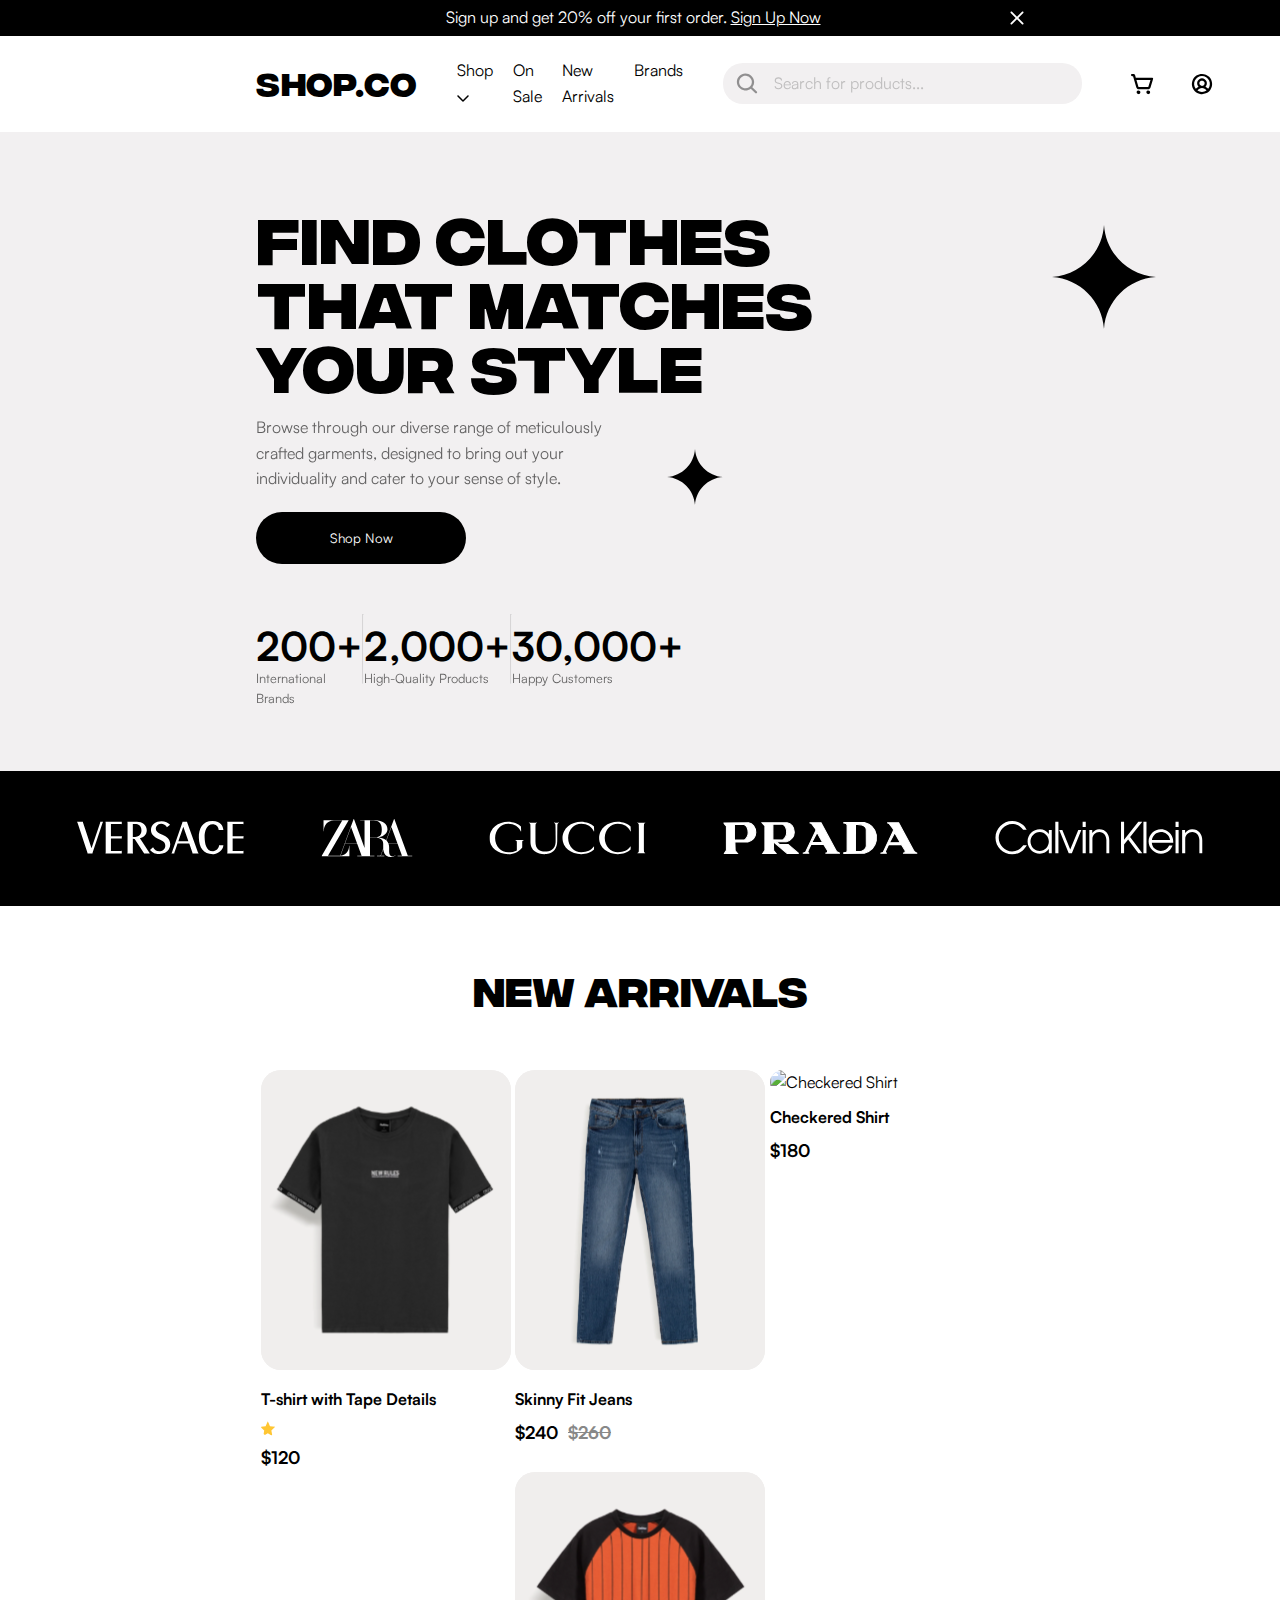
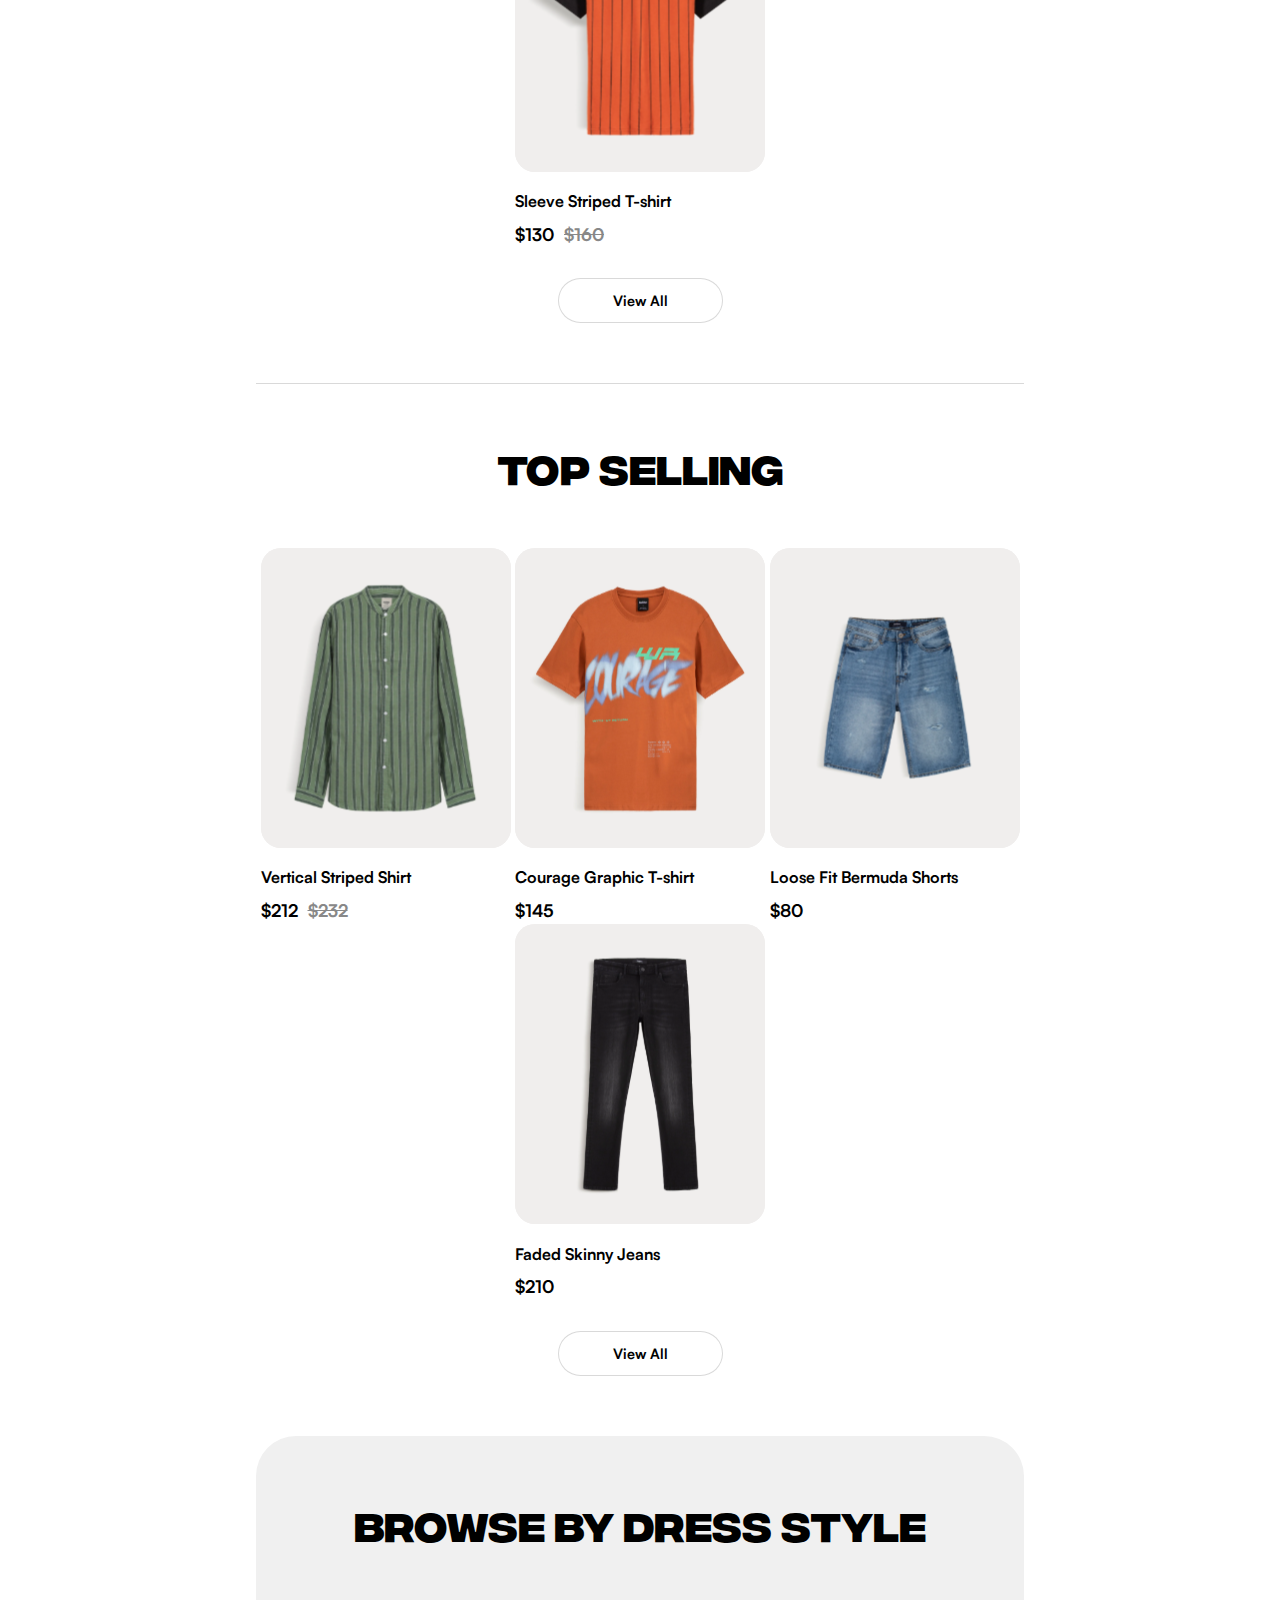
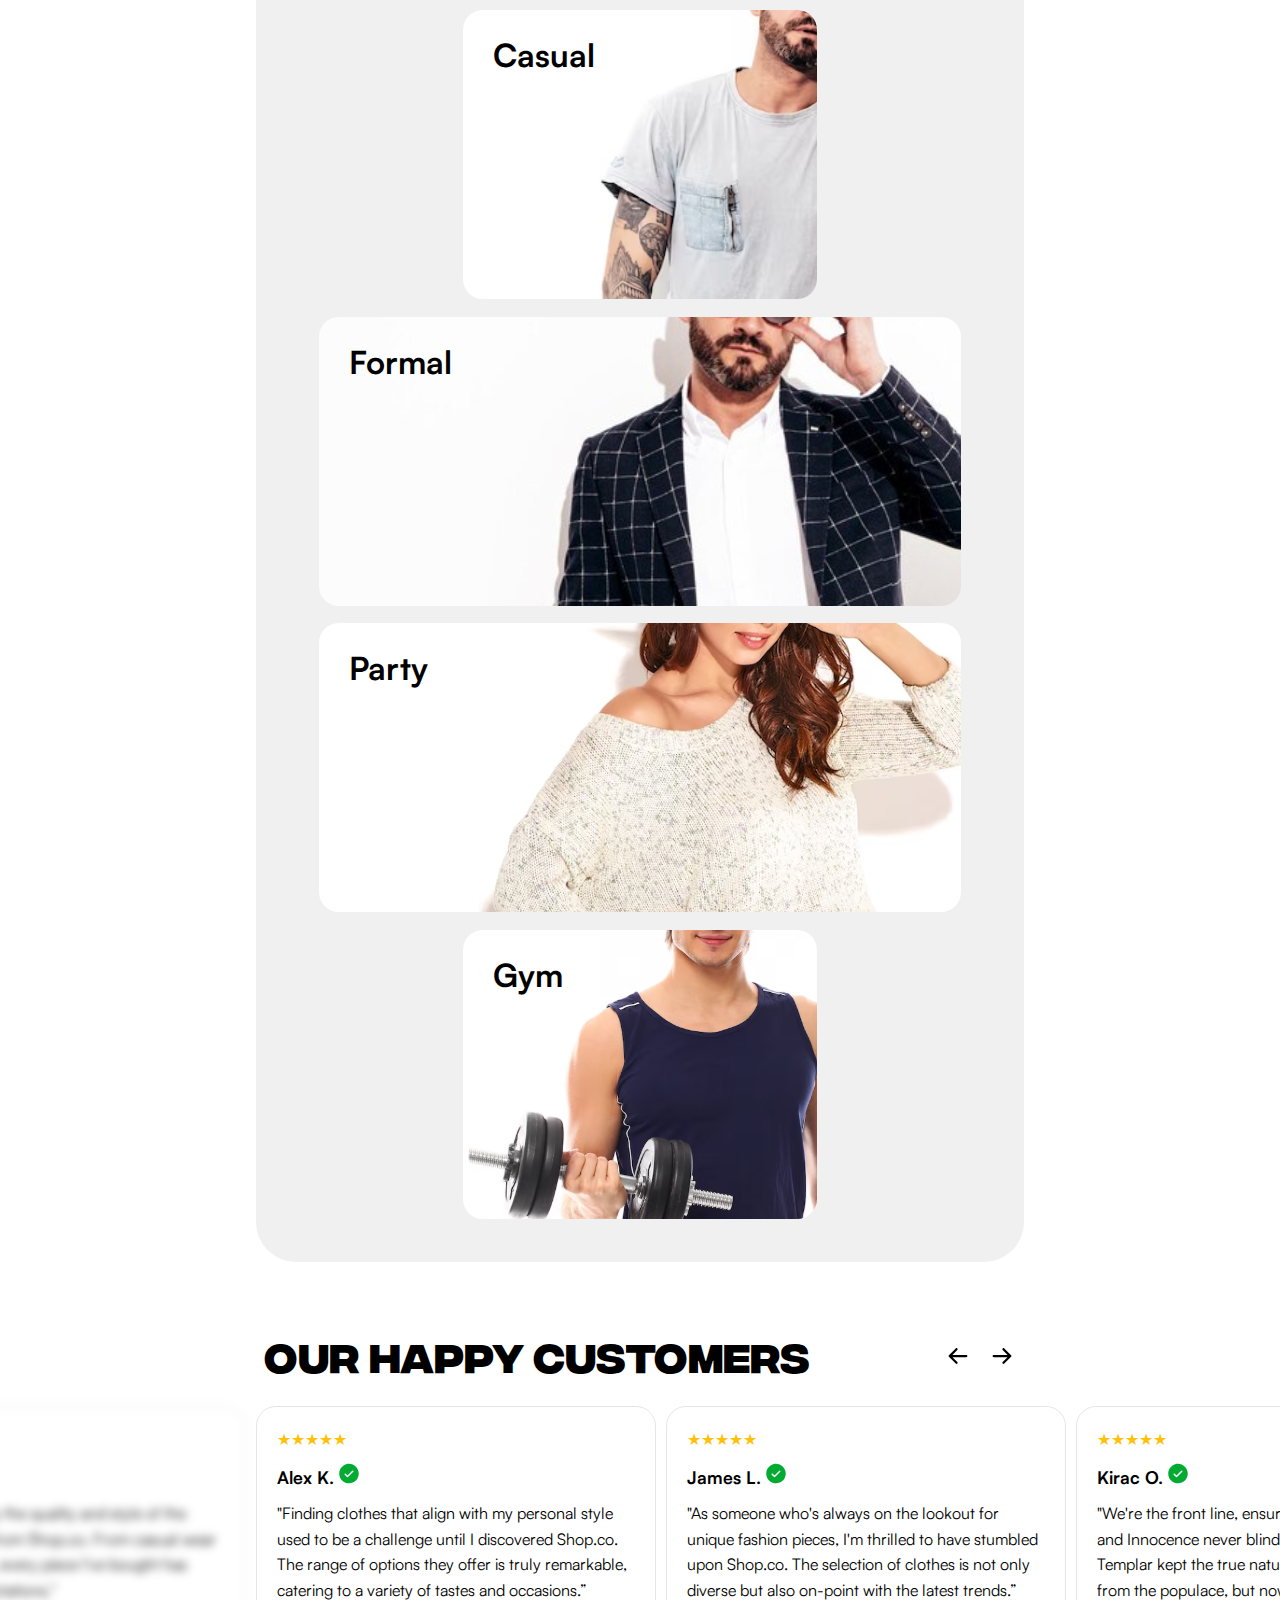
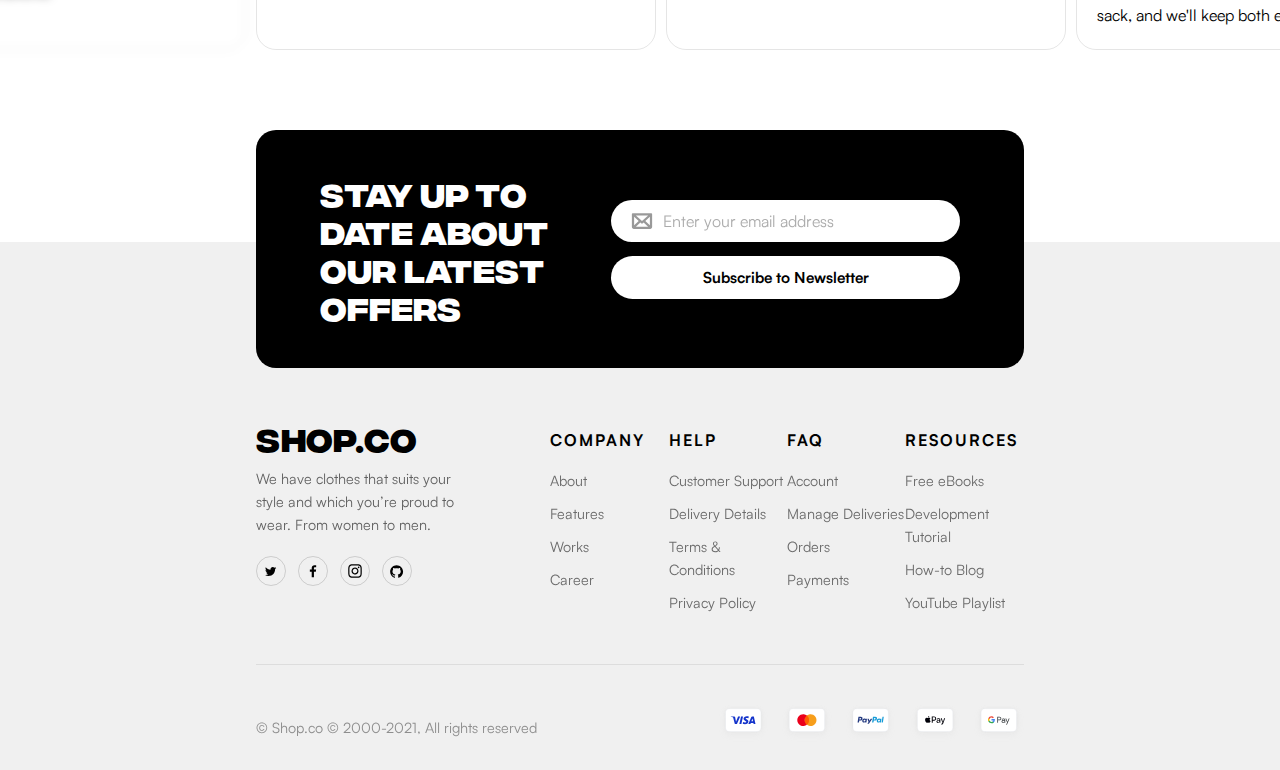
==== index.html @ 5a5cc4bf "feature: header promo close & Shop dropdown menu hover" ====
<!DOCTYPE html>
<html lang="en">
  <head>
    <meta charset="UTF-8" />
    <meta name="viewport" content="width=device-width, initial-scale=1.0" />
    <title>Shop.co</title>
    <link rel="stylesheet" href="css/styles.css" />
    <link rel="stylesheet" href="css/brands.css" />
    <link rel="stylesheet" href="css/browse.css" />
    <link rel="stylesheet" href="css/footer.css" />
    <link rel="stylesheet" href="css/header.css" />
    <link rel="stylesheet" href="css/hero.css" />
    <link rel="stylesheet" href="css/main.css" />
    <link rel="stylesheet" href="css/carousel.css" />
  </head>

  <body>
    <header>
      <div class="header-top">
        <span
          >Sign up and get 20% off your first order.
          <a href="#"><u>Sign Up Now</u></a></span
        >
        <button class="close-btn">
          <img src="assets/icons/header/closeX.svg" alt="X" />
        </button>
      </div>
      <div class="header-bottom container">
        <div class="logo">
          <div class="menu-icon">&#9776;</div>
          <h2>SHOP.CO</h2>
        </div>
        <nav>
          <ul class="menu-nav">
            <li>
              <a href="#"
                >Shop <img src="assets/icons/header/downArrow.svg" alt=""
              /></a>
              <ul class="dropdown-menu">
                <li><a href="#">Category 1</a></li>
                <li><a href="#">Category 2</a></li>
                <li><a href="#">Category 3</a></li>
                <li><a href="#">Category 4</a></li>
              </ul>
            </li>
            <li><a href="#selling">On Sale</a></li>
            <li><a href="#arrivals">New Arrivals</a></li>
            <li><a href="#brands">Brands</a></li>
          </ul>
        </nav>
        <div class="search-bar">
          <img src="assets/icons/header/search.svg" alt="" />
          <input type="search" placeholder="Search for products..." />
        </div>
        <div class="header-links">
          <button><img src="assets/icons/header/search.svg" alt="" /></button>
          <a href="#"><img src="assets/icons/header/cart.svg" alt="Cart" /></a>
          <a href="#"
            ><img src="assets/icons/header/login.svg" alt="Login"
          /></a>
        </div>
      </div>
    </header>

    <section class="hero">
      <img class="hero-vector1" src="assets/images/hero/star1.svg" alt="" />
      <img class="hero-vector2" src="assets/images/hero/star2.svg" alt="" />
      <div class="hero-content container">
        <h1>
          Find Clothes <br />
          That Matches <br />Your Style
        </h1>
        <p>
          Browse through our diverse range of meticulously crafted garments,
          designed to bring out your individuality and cater to your sense of
          style.
        </p>
        <button>Shop Now</button>
        <div class="hero-stats">
          <div>
            <h2>200+</h2>
            <p>International Brands</p>
          </div>
          <hr class="desktop-hr" />
          <div>
            <h2>2,000+</h2>
            <p>High-Quality Products</p>
          </div>
          <hr class="mobile-hr" />
          <div>
            <h2>30,000+</h2>
            <p>Happy Customers</p>
          </div>
        </div>
      </div>
    </section>

    <section id="brands" class="brands">
      <img src="assets/images/brands/versace.svg" alt="Versace" />
      <img src="assets/images/brands/zara.svg" alt="Zara" />
      <img src="assets/images/brands/gucci.svg" alt="Gucci" />
      <img src="assets/images/brands/prada.svg" alt="Prada" />
      <img src="assets/images/brands/ck.svg" alt="Calvin Klein" />
    </section>

    <section id="arrivals" class="new-arrivals container">
      <h2>New Arrivals</h2>
      <div class="flex justify-evenly">
        <div class="product-card">
          <img
            src="assets/images/main/arrivals/tshirt.svg"
            alt="T-shirt with Tape Details"
          />
          <div class="product-info">
            <h3>T-shirt with Tape Details</h3>
            <div>
              <img src="assets/icons/main/fullStar.svg" alt="" />
            </div>
            <p>$120</p>
          </div>
        </div>
        <div class="product-card">
          <img
            src="assets/images/main/arrivals/jeans.svg"
            alt="Skinny Fit Jeans"
          />
          <div class="product-info">
            <h3>Skinny Fit Jeans</h3>
            <p>$240 <span class="discount">$260</span></p>
          </div>
        </div>
        <div class="product-card">
          <img
            src="assets/images/main/arrivals/checkered.svg"
            alt="Checkered Shirt"
          />
          <div class="product-info">
            <h3>Checkered Shirt</h3>
            <p>$180</p>
          </div>
        </div>
        <div class="product-card">
          <img
            src="assets/images/main/arrivals/sleeve.svg"
            alt="Sleeve Striped T-shirt"
          />
          <div class="product-info">
            <h3>Sleeve Striped T-shirt</h3>
            <p>$130 <span class="discount">$160</span></p>
          </div>
        </div>
      </div>
      <button class="view-all">View All</button>
    </section>

    <hr class="custom-hr" />
    <section id="selling" class="top-selling container">
      <h2>Top Selling</h2>
      <div class="flex justify-evenly">
        <div class="product-card">
          <img
            src="assets/images/main/selling/verticalStriped.svg"
            alt="Vertical Striped Shirt"
          />
          <div class="product-info">
            <h3>Vertical Striped Shirt</h3>
            <p>$212 <span class="discount">$232</span></p>
          </div>
        </div>
        <div class="product-card">
          <img
            src="assets/images/main/selling/courageTshirt.svg"
            alt="Courage Graphic T-shirt"
          />
          <div class="product-info">
            <h3>Courage Graphic T-shirt</h3>
            <p>$145</p>
          </div>
        </div>
        <div class="product-card">
          <img
            src="assets/images/main/selling/bermuda.svg"
            alt="Loose Fit Bermuda Shorts"
          />
          <div class="product-info">
            <h3>Loose Fit Bermuda Shorts</h3>
            <p>$80</p>
          </div>
        </div>
        <div class="product-card">
          <img
            src="assets/images/main/selling/fadedJeans.svg"
            alt="Faded Skinny Jeans"
          />
          <div class="product-info">
            <h3>Faded Skinny Jeans</h3>
            <p>$210</p>
          </div>
        </div>
      </div>
      <button class="view-all">View All</button>
    </section>

    <section class="dress-style dress-container">
      <h2>Browse by Dress Style</h2>
      <div class="flex justify-evenly categories-container">
        <div class="dress-card">
          <img src="assets/images/browse/casual.svg" alt="Casual" />
          <h3>Casual</h3>
        </div>
        <div class="dress-card">
          <img src="assets/images/browse/formal.svg" alt="Formal" />
          <h3>Formal</h3>
        </div>
        <div class="dress-card">
          <img src="assets/images/browse/party.svg" alt="Party" />
          <h3>Party</h3>
        </div>
        <div class="dress-card">
          <img src="assets/images/browse/gym.svg" alt="Gym" />
          <h3>Gym</h3>
        </div>
      </div>
    </section>
    <section class="carousel-container" aria-label="Customer Testimonials">
      <div class="carousel-nav">
        <h2>OUR HAPPY CUSTOMERS</h2>
        <nav class="carousel-controls" aria-label="Carousel Navigation">
          <button id="prevBtn" aria-label="Previous Slide">
            <img src="assets/icons/testimonials/prevArrow.svg" alt="" />
          </button>
          <button id="nextBtn" aria-label="Next Slide">
            <img src="assets/icons/testimonials/nextArrow.svg" alt="" />
          </button>
        </nav>
      </div>
      <div class="carousel">
        <article class="carousel-item blur">
          <div class="stars">★★★★★</div>
          <h3 class="customer-name">
            Eduardo D.
            <span
              ><img src="assets/icons/testimonials/verified.svg" alt=""
            /></span>
          </h3>
          <p>
            "Lorem ipsum dolor sit amet, consectetur adipiscing elit, sed do
            eiusmod tempor incididunt ut labore et dolore magna aliqua.”
          </p>
        </article>
        <article class="carousel-item blur">
          <div class="stars">★★★★★</div>
          <h3 class="customer-name">
            Sarah M.
            <span
              ><img src="assets/icons/testimonials/verified.svg" alt=""
            /></span>
          </h3>
          <p>
            "I'm blown away by the quality and style of the clothes I received
            from Shop.co. From casual wear to elegant dresses, every piece I've
            bought has exceeded my expectations.”
          </p>
        </article>
        <article class="carousel-item blur">
          <div class="stars">★★★★★</div>
          <h3 class="customer-name">
            Alex K.
            <span
              ><img src="assets/icons/testimonials/verified.svg" alt=""
            /></span>
          </h3>
          <p>
            "Finding clothes that align with my personal style used to be a
            challenge until I discovered Shop.co. The range of options they
            offer is truly remarkable, catering to a variety of tastes and
            occasions.”
          </p>
        </article>
        <article class="carousel-item blur">
          <div class="stars">★★★★★</div>
          <h3 class="customer-name">
            James L.
            <span
              ><img src="assets/icons/testimonials/verified.svg" alt=""
            /></span>
          </h3>
          <p>
            "As someone who's always on the lookout for unique fashion pieces,
            I'm thrilled to have stumbled upon Shop.co. The selection of clothes
            is not only diverse but also on-point with the latest trends.”
          </p>
        </article>
        <article class="carousel-item blur">
          <div class="stars">★★★★★</div>
          <h3 class="customer-name">
            Kirac O.
            <span
              ><img src="assets/icons/testimonials/verified.svg" alt=""
            /></span>
          </h3>
          <p>
            "We're the front line, ensuring the likes of Kitava and Innocence
            never blindside us again. The Templar kept the true nature of the
            world hidden from the populace, but now the rhoa's out of the sack,
            and we'll keep both eyes open."
          </p>
        </article>
        <article class="carousel-item blur">
          <div class="stars">★★★★★</div>
          <h3 class="customer-name">
            Zana M.
            <span
              ><img src="assets/icons/testimonials/verified.svg" alt=""
            /></span>
          </h3>
          <p>"Still sane, Exile?"</p>
        </article>
        <article class="carousel-item blur">
          <div class="stars">★★★★★</div>
          <h3 class="customer-name">
            Kalandra M.
            <span
              ><img src="assets/icons/testimonials/verified.svg" alt=""
            /></span>
          </h3>
          <p>
            "Where you are going depends on where you have been, wisdom and
            patience walk as one. One day, you will fly."
          </p>
        </article>
        <article class="carousel-item blur">
          <div class="stars">★★★★★</div>
          <h3 class="customer-name">
            Krillson P.
            <span
              ><img src="assets/icons/testimonials/verified.svg" alt=""
            /></span>
          </h3>
          <p>
            "Hi, I'm Krillson of Winding Pier fame. For years, people have been
            asking me to teach them how to fish. Many question whether fishing
            is even possible in a harsh, unforgiving continent like Wraeclast."
          </p>
        </article>
      </div>
    </section>
    <footer>
      <div class="container">
        <section class="newsletter">
          <h3>STAY UP TO DATE ABOUT OUR LATEST OFFERS</h3>
          <form onsubmit="return validateEmail()">
            <div class="newsletter-email-border">
              <img src="assets/icons/footer/email.svg" alt="Email Icon" />
              <input
                type="email"
                id="email"
                placeholder="Enter your email address"
                required
              />
            </div>
            <button type="submit">Subscribe to Newsletter</button>
          </form>
        </section>
        <section class="footer-links">
          <div class="footer-socials">
            <h3>SHOP.CO</h3>
            <p>
              We have clothes that suits your style and which you’re proud to
              wear. From women to men.
            </p>
            <div>
              <a href="https://twitter.com/shops.co" target="_blank">
                <img src="assets/icons/footer/twitter.svg" alt="Twitter" />
              </a>
              <a href="https://www.facebook.com/shops.co" target="_blank">
                <img src="assets/icons/footer/facebook.svg" alt="Facebook" />
              </a>
              <a href="https://www.instagram.com/shops.co" target="_blank">
                <img src="assets/icons/footer/instagram.svg" alt="Instagram" />
              </a>
              <a href="https://github.com/shopsco" target="_blank">
                <img src="assets/icons/footer/github.svg" alt="Github" />
              </a>
            </div>
          </div>
          <div class="footer-column">
            <h3>COMPANY</h3>
            <ul>
              <li><a href="#">About</a></li>
              <li><a href="#">Features</a></li>
              <li><a href="#">Works</a></li>
              <li><a href="#">Career</a></li>
            </ul>
          </div>
          <div class="footer-column">
            <h3>HELP</h3>
            <ul>
              <li><a href="#">Customer Support</a></li>
              <li><a href="#">Delivery Details</a></li>
              <li><a href="#">Terms & Conditions</a></li>
              <li><a href="#">Privacy Policy</a></li>
            </ul>
          </div>
          <div class="footer-column">
            <h3>FAQ</h3>
            <ul>
              <li><a href="#">Account</a></li>
              <li><a href="#">Manage Deliveries</a></li>
              <li><a href="#">Orders</a></li>
              <li><a href="#">Payments</a></li>
            </ul>
          </div>
          <div class="footer-column">
            <h3>RESOURCES</h3>
            <ul>
              <li><a href="#">Free eBooks</a></li>
              <li><a href="#">Development Tutorial</a></li>
              <li><a href="#">How-to Blog</a></li>
              <li><a href="#">YouTube Playlist</a></li>
            </ul>
          </div>
        </section>
        <section class="footer-bottom">
          <p>&copy; Shop.co © 2000-2021, All rights reserved</p>
          <div class="payment-methods">
            <img src="assets/images/footer/visa.svg" alt="Visa" />
            <img src="assets/images/footer/master.svg" alt="MasterCard" />
            <img src="assets/images/footer/paypal.svg" alt="PayPal" />
            <img src="assets/images/footer/applePay.svg" alt="Apple Pay" />
            <img src="assets/images/footer/googlePay.svg" alt="Google Pay" />
          </div>
        </section>
      </div>
    </footer>
    <script src="js/carousel.js"></script>
    <script src="js/validateEmail.js"></script>
    <script src="js/header.js"></script>
  </body>
</html>
---- css/styles.css ----
@font-face {
  font-family: "Integral CF";
  src: url("../fonts/integralcf-regular.woff") format("woff");
  font-weight: normal;
  font-style: normal;
}
@font-face {
  font-family: "Integral CF";
  src: url("../fonts/integralcf-bold.woff") format("woff");
  font-weight: bold;
  font-style: normal;
}

@font-face {
  font-family: "Satoshi";
  src: url("../fonts/satoshi-regular.woff") format("woff");
  font-weight: normal;
  font-style: normal;
}

@font-face {
  font-family: "Satoshi";
  src: url("../fonts/satoshi-bold.woff") format("woff");
  font-weight: bold;
  font-style: normal;
}

::-webkit-scrollbar {
  width: 15px;
  height: 10px;
}

::-webkit-scrollbar-button:start:decrement,
::-webkit-scrollbar-button:end:increment {
  display: none;
}

::-webkit-scrollbar-track-piece {
  background-color: #3b3b3b;
}

::-webkit-scrollbar-thumb:vertical {
  background-color: #666;
}

* {
  margin: 0;
  padding: 0;
  box-sizing: border-box;
}

html,
body {
  overflow-x: hidden;
}

body {
  font-family: "Satoshi";
  line-height: 1.6;
  color: #000000;
}

button:hover {
  -webkit-filter: invert(1);
  filter: invert(1);
  background-color: invert(1);
  transition: 0.25s;
}

button:active {
  scale: 0.9;
}

button {
  transition: 0.25s;
  font-family: "Satoshi";
}

input:focus {
  opacity: 100% !important;
}

a {
  text-decoration: none;
  color: inherit;
}

.container {
  width: 60%;
  max-width: 1440px;
  margin: 0 auto;
}

.hero-container {
  width: 60%;
  max-width: 1440px;
  margin: 0 auto;
}

.flex {
  display: flex;
  flex-wrap: wrap;
}

.justify-between {
  justify-content: space-between;
}

.justify-evenly {
  justify-content: space-evenly;
}

.justify-center {
  justify-content: center;
}

.align-center {
  align-items: center;
}

.text-center {
  text-align: center;
}

.mb-2 {
  margin-bottom: 1rem;
}

.mb-4 {
  margin-bottom: 2rem;
}

@media (max-width: 768px) {
  ::-webkit-scrollbar {
    display: none;
  }

  .container {
    max-width: 768px;
    width: 90%;
  }
}
---- css/brands.css ----
.brands {
  display: flex;
  background-color: #000000;
  justify-content: space-evenly;
  height: 15vh;
  align-items: center;
}

.brands img {
  object-fit: contain;
}

@media (max-width: 768px) {
  .brands {
    display: flex;
    flex-direction: row;
    flex-wrap: wrap;
    background-color: #000000;
    justify-content: space-evenly;
    align-items: center;
  }

  .brands img {
    object-fit: contain;
    width: 30%;
    aspect-ratio: 4/1;
  }
}
---- css/browse.css ----
.dress-container {
  display: flex;
  flex-direction: column;
  flex-wrap: wrap;
  align-items: center;
  gap: 20px;
  background-color: #f0f0f0;
  border-radius: 40px;
  width: 60%;
  max-width: 1440px;
  margin: 0 auto;
}

.categories-container {
  width: 90%;
  margin: 4%;
}

.dress-card {
  position: relative;
  cursor: pointer;
  margin: 5px 0;
  transition: 0.25s ease-in-out;
}

.dress-card:hover {
  scale: 0.95;
  transition: 0.25s ease-in-out;
}

.dress-card:active {
  scale: 0.93;
  transition: 0.15s ease-in-out;
}

.dress-style h2 {
  font-size: 2.5rem;
  margin-top: 55px;
  font-family: "Integral CF";
  font-weight: bold;
}

.dress-card h3 {
  position: absolute;
  top: 0;
  left: 0;
  padding: 20px 30px;
  margin: 0;
  font-size: 2rem;
  font-weight: bold;
  border-top-left-radius: 20px;
  border-bottom-right-radius: 20px;
}

.dress-card img {
  border-radius: 20px;
  border: none;
}

@media (max-width: 768px) {
  .dress-container {
    display: flex;
    flex-direction: column;
    flex-wrap: wrap;
    align-items: center;
    background-color: #f0f0f0;
    border-radius: 40px;
    width: 90%;
    max-width: 1440px;
    margin: 0 auto;
  }

  .categories-container {
    width: 100%;
    gap: 16px;
    margin: 10px auto 22px auto;
  }

  .dress-card {
    position: relative;
    cursor: pointer;
    margin: 0 0;
    width: 310px;
    height: 190px;
  }

  .dress-style h2 {
    font-size: 2.2rem;
    line-height: 1.1;
    margin: 40px 40px 0;
    font-family: "Integral CF";
    font-weight: bold;
    text-align: center;
  }

  .dress-card h3 {
    position: absolute;
    top: 0;
    left: 0;
    padding: 10px 20px;
    margin: 0;
    font-size: 2rem;
    font-weight: bold;
    border-top-left-radius: 20px;
    border-bottom-right-radius: 20px;
  }

  .dress-card img {
    width: 100%;
    height: 100%;
    border-radius: 20px;
    border: none;
    object-fit: cover;
  }
}
---- css/footer.css ----
footer {
  margin-top: 40px;
  padding: 20px 0;
  background: linear-gradient(0deg, #f0f0f0 80%, #ffff 80%);
}

.newsletter {
  display: flex;
  justify-content: space-between;
  align-items: center;
  padding: 43px 64px;
  background-color: #000;
  border-radius: 20px;
  color: #fff;
}

.newsletter h3 {
  font-size: 2rem;
  line-height: normal;
  font-family: "Integral CF";
  font-weight: bold;
  margin: 0;
}

.newsletter form {
  display: flex;
  gap: 14px;
  flex-direction: column;
}

.newsletter-email-border {
  display: flex;
  align-items: center;
  background-color: #ffff;
  border-radius: 62px;
}

.newsletter-email-border img {
  margin-left: 20px;
}

.newsletter input {
  font-family: "Satoshi";
  border: none;
  padding: 10px;
  border-radius: 62px;
  width: 300px;
  font-size: 1rem;
  outline: none;
  opacity: 60%;
}

.newsletter button {
  font-family: "Satoshi";
  padding: 11px 20px;
  background-color: #fff;
  color: #000;
  font-size: 0.95rem;
  font-weight: bold;
  border-radius: 62px;
  border: none;
  cursor: pointer;
  width: 349px;
}

.footer-links {
  display: flex;
  justify-content: space-between;
  padding: 40px 0;
  border-bottom: 1px solid #ddd;
  margin-top: 20px;
}

.footer-socials {
  width: 361px;
  padding-right: 68px;
}

.footer-socials h3 {
  font-family: "Integral CF";
  font-weight: bold;
  font-size: 2rem;
  line-height: 0.6;
}

.footer-socials p {
  font-size: 0.9rem;
  opacity: 60%;
  margin: 20px 0px;
}

.footer-socials div {
  display: flex;
  flex-direction: row;
  gap: 12px;
}

.footer-socials a {
  all: unset;
  display: flex;
  align-items: center;
  justify-content: center;
  width: 28px;
  height: 28px;
  border: 1px rgba(0, 0, 0, 0.15);
  border-style: solid;
  border-radius: 62px;
  cursor: pointer;
}

.footer-socials a:hover {
  background-color: silver;
  transition: 0.15s;
}

.footer-socials img {
  display: flex;
  flex-direction: row;
  gap: 12px;
}

.footer-socials img:hover {
  transition: 0.15s;
}

.footer-column {
  width: 20%;
}

.footer-column h3 {
  font-size: 1rem;
  letter-spacing: 2px;
  font-weight: bold;
  margin-bottom: 15px;
}

.footer-column ul {
  list-style: none;
  padding: 0;
  margin: 0;
}

.footer-column ul li {
  margin-bottom: 10px;
  font-size: 0.9rem;
  color: #333;
  opacity: 0.7;
}

.footer-column ul li a {
  text-decoration: none;
  color: inherit;
}

.footer-column ul li:hover {
  text-decoration: underline;
  cursor: pointer;
}

.footer-bottom {
  display: flex;
  justify-content: space-between;
  align-items: center;
  padding-top: 20px;
  margin-top: 20px;
}

.footer-bottom p {
  margin: 0;
  font-size: 0.9rem;
  color: #666;
  opacity: 0.7;
}

.payment-methods img {
  margin-left: 10px;
  width: 50px;
  height: auto;
}

@media (max-width: 768px) {
  .newsletter {
    display: flex;
    flex-direction: column;
    justify-content: center;
    align-items: center;
    padding: 25px 25px;
  }

  .newsletter h3 {
    font-size: 1.9rem;
    margin-bottom: 32px;
  }

  .newsletter form {
    width: 311px;
  }

  .newsletter form button {
    width: 311px;
  }

  .footer-links {
    flex-direction: row;
    flex-wrap: wrap;
    gap: 20px;
  }

  .footer-column {
    width: 45%;
  }

  .footer-bottom {
    flex-wrap: wrap;
    justify-content: center;
  }

  .payment-methods {
    margin-top: 10px;
  }
  .payment-methods img {
    margin-left: 5px;
  }
}
---- css/header.css ----
header {
  padding-bottom: 10px 0;
}

.header-top {
  background-color: #000000;
  color: #ffffff;
  display: flex;
  justify-content: space-between;
  padding: 5px 20%;
}

.header-top.hide {
  display: none;
}

.header-top span {
  margin: 0 auto;
}

.header-top button {
  all: unset;
  cursor: pointer;
}

.header-top button img {
  display: flex;
  align-items: center;
}

.header-links {
  display: flex;
  gap: 20px;
  margin-left: 40px;
}

.header-links a {
  display: flex;
  justify-content: center;
  align-items: center;
  width: 40px;
  height: 40px;
}

.header-links a:hover {
  background-color: #e4e4e4;
  width: 40px;
  height: 40px;
  border-radius: 62px;
}

.header-links button {
  display: none;
}

.header-bottom {
  display: flex;
  justify-content: space-between;
  align-items: center;
  height: 96px;
}

.logo {
  display: flex;
  align-items: center;
  font-family: "Integral CF";
  font-size: 2rem;
  font-weight: bold;
}

.logo h2 {
  font-size: 2rem;
  margin: 0 0 5px 0;
}

.menu-icon {
  display: none;
  font-size: 24px;
  cursor: pointer;
}

.menu-nav {
  display: flex;
  flex-direction: row;
  gap: 20px;
  list-style: none;
  margin: 40px;
}

.header-bottom nav ul li:hover {
  text-decoration: underline;
  cursor: pointer;
}

.dropdown-menu {
  display: none;
  position: absolute;
  background-color: #fff;
  padding: 10px;
  list-style: none;
  z-index: 1;
}

.dropdown-menu li a {
  display: block;
  padding: 5px;
  text-decoration: none;
  color: #000;
}

.dropdown-menu li a:hover {
  background-color: #f5f5f5;
}

li:hover .dropdown-menu {
  display: block;
}

.search-bar {
  display: flex;
  background-color: #f2f0f1;
  flex-grow: 1;
  text-align: left;
  border-radius: 20px;
}

.search-bar img {
  padding: 8px;
  margin-left: 5px;
  align-items: center;
  opacity: 40%;
}

.search-bar input {
  all: unset;
  opacity: 40%;
  font-family: "Satoshi";
  padding: 8px;
  width: 300px;
}

@media (max-width: 768px) {
  header {
    width: 100%;
  }

  .header-top {
    font-size: 0.8rem;
    padding: 5px;
  }
  .header-top button {
    display: none;
  }

  .menu-icon {
    display: block;
  }

  .logo {
    display: flex;
    flex-direction: row;
    font-size: 1.5rem;
    gap: 20px;
    align-items: center;
  }

  .header-bottom nav {
    display: none;
  }

  .search-bar {
    display: none;
  }

  .header-links {
    display: flex;
    flex-direction: row;
    align-items: center;
    gap: 0px;
  }

  .header-links button {
    display: flex;
    background-color: transparent;
    justify-content: center;
    align-items: center;
    border: none;
    width: 40px;
    height: 40px;
  }

  .header-links button:hover {
    background-color: #e4e4e4;
    width: 40px;
    height: 40px;
    border-radius: 62px;
    filter: none;
  }

  .header-bottom {
    display: flex;
    justify-content: space-between;
    align-items: center;
    height: 7vh;
  }

  .header-bottom a {
    display: flex;
    align-items: center;
  }
}
---- css/hero.css ----
.hero {
  background-color: #f2f0f1;
  background-image: url("../assets/images/hero/heroBackground.svg");
  background-position: 55%;
  background-repeat: no-repeat;
  display: flex;
  flex-direction: row;
  justify-content: space-between;
  align-items: center;

  height: 71vh;
}

.hero-vector1 {
  position: absolute;
  left: 52.08%;
  right: 44.03%;
  top: 49.86%;
  bottom: 88.86%;
}

.hero-vector2 {
  position: absolute;
  left: 82.15%;
  right: 15.62%;
  top: 25.03%;
  bottom: 92.59%;
}

@keyframes starPulse {
  0%,
  100% {
    transform: scale(1) rotate(0deg);
    opacity: 1;
  }
  5% {
    transform: scale(1.03) rotate(3deg);
    opacity: 0.95;
  }
  10% {
    transform: scale(1.06) rotate(6deg);
    opacity: 0.9;
  }
  15% {
    transform: scale(1.09) rotate(9deg);
    opacity: 0.85;
  }
  20% {
    transform: scale(1.12) rotate(12deg);
    opacity: 0.8;
  }
  25% {
    transform: scale(1.15) rotate(15deg);
    opacity: 0.75;
  }
  30% {
    transform: scale(1.18) rotate(12deg);
    opacity: 0.7;
  }
  35% {
    transform: scale(1.21) rotate(9deg);
    opacity: 0.75;
  }
  40% {
    transform: scale(1.24) rotate(6deg);
    opacity: 0.8;
  }
  45% {
    transform: scale(1.27) rotate(3deg);
    opacity: 0.85;
  }
  50% {
    transform: scale(1.3) rotate(0deg);
    opacity: 0.9;
  }
  55% {
    transform: scale(1.27) rotate(-3deg);
    opacity: 0.85;
  }
  60% {
    transform: scale(1.24) rotate(-6deg);
    opacity: 0.8;
  }
  65% {
    transform: scale(1.21) rotate(-9deg);
    opacity: 0.75;
  }
  70% {
    transform: scale(1.18) rotate(-12deg);
    opacity: 0.7;
  }
  75% {
    transform: scale(1.15) rotate(-15deg);
    opacity: 0.75;
  }
  80% {
    transform: scale(1.12) rotate(-12deg);
    opacity: 0.8;
  }
  85% {
    transform: scale(1.09) rotate(-9deg);
    opacity: 0.85;
  }
  90% {
    transform: scale(1.06) rotate(-6deg);
    opacity: 0.9;
  }
  95% {
    transform: scale(1.03) rotate(-3deg);
    opacity: 0.95;
  }
}

.hero-vector1 {
  animation: starPulse 2s infinite ease-in-out;
}

.hero-vector2 {
  animation: starPulse 2.5s infinite ease-in-out reverse;
}

.hero-content h1 {
  font-family: "Integral CF";
  font-size: 4rem;
  line-height: 1;
}

.hero-content p {
  font-size: 1rem;
  opacity: 60%;
  margin: 20px 0;
  width: 50%;
}

.hero-content button {
  padding: 10px 20px;
  font-family: "Satoshi";
  background-color: #000;
  color: #fff;
  border: none;
  cursor: pointer;
  border-radius: 62px;
  width: 210px;
  height: 52px;
}

.hero-stats {
  display: flex;
  flex-direction: row;
  align-items: start;
  margin-top: 50px;
  width: 50%;
}

.hero-stats h2 {
  text-align: left;
  font-size: 2.5rem;
  font-weight: bold;
}

.desktop-hr {
  width: 1px;
  height: 70px;
  margin: 0 auto;
  background-color: black;
  opacity: 30%;
}

.mobile-hr {
  width: 1px;
  height: 70px;
  margin: 0 auto;
  background-color: black;
  opacity: 30%;
}

.hero-stats p {
  font-size: 0.8rem;
  opacity: 60%;
  margin: -10px 0;
  width: 100%;
}

@media (max-width: 768px) {
  .hero {
    background-color: #f2f0f1;
    background-image: url("../assets/images/hero/heroMobile.svg");
    background-position: bottom;
    background-repeat: no-repeat;
    display: flex;
    flex-direction: column;
    height: 100vh;
  }

  .hero-vector1 {
    position: absolute;
    left: 9.08%;
    right: 44.03%;
    top: 74.86%;
    bottom: 88.86%;
  }

  .hero-vector2 {
    position: absolute;
    left: 70.55%;
    right: 15.62%;
    top: 59.03%;
    bottom: 92.59%;
  }

  .hero-content h1 {
    font-family: "Integral CF";
    font-size: 2rem;
    line-height: 1;
    margin-top: 7%;
  }

  .hero-content p {
    font-size: 0.9rem;
    opacity: 60%;
    margin: 20px 0;
    width: 90%;
  }

  .hero-content button {
    padding: 10px 20px;
    background-color: #000;
    color: #fff;
    border: none;
    cursor: pointer;
    border-radius: 62px;
    width: 100%;
    height: 45px;
  }

  .hero-stats {
    display: flex;
    flex-direction: row;
    flex-wrap: wrap;
    align-items: center;
    justify-content: center;
    margin-top: 15px;
    width: 100%;
  }

  .hero-stats div {
    margin: 9px auto;
  }

  .hero-stats h2 {
    text-align: left;
    font-size: 1.7rem;
    font-weight: bold;
  }

  .desktop-hr {
    all: unset;
    width: 1px;
    height: 55px;
    margin: 0 auto;
    background-color: black;
    opacity: 30%;
  }

  .mobile-hr {
    display: none;
  }

  .hero-stats p {
    font-size: 0.8rem;
    opacity: 60%;
    margin: -10px 0;
    width: 100%;
  }
}
---- css/main.css ----
/* New Arrivals Section */
.new-arrivals h2 {
  display: flex;
  justify-content: center;
  font-size: 2.5rem;
  margin-bottom: 20px;
  font-family: "Integral CF";
  font-weight: bold;
  margin: 50px auto;
}

.product-card {
  width: 250px;
  cursor: pointer;
}

.product-card img {
  width: 100%;
  height: 300px;
  object-fit: cover;
  border-radius: 20px;
  transition: 0.3s ease-in-out;
}

.product-card img:hover {
  scale: 1.05;
  transition: all 0.3s ease-in-out;
}

.product-card img:active {
  scale: 1;
  transition: 0.15 ease-in-out;
}

.product-info {
  margin-top: 10px;
}

.product-info:hover {
  text-decoration: underline;
}

.product-info h3 {
  font-size: 1rem;
  margin-bottom: 5px;
}

.product-info div img {
  width: 15px;
  height: 15px;
}

.product-info p {
  font-size: 1rem;
  font-weight: bold;
  font-size: 1.1rem;
}

.product-info .discount {
  text-decoration: line-through;
  color: #888;
  margin-left: 5px;
}

.view-all {
  display: flex;
  justify-content: center;
  align-items: center;
  padding: 12px 54px;
  margin: 30px auto 60px auto;
  border: 1px rgba(0, 0, 0, 0.15);
  border-style: solid;
  border-radius: 62px;
  background-color: #ffffff;
  cursor: pointer;
  font-size: 0.9rem;
  font-weight: bold;
}

.custom-hr {
  width: 60%;
  opacity: 0.15;
  border: none;
  height: 1px;
  background-color: black;
  margin: 0 auto;
}

/* Top Selling Section */
.top-selling h2 {
  display: flex;
  justify-content: center;
  font-size: 2.5rem;
  margin: 50px auto;
  font-family: "Integral CF";
  font-weight: bold;
}

@media (max-width: 768px) {
  /* New Arrivals Section */
  .new-arrivals h2 {
    display: flex;
    justify-content: center;
    font-size: 2.5rem;
    margin-bottom: 20px;
    font-family: "Integral CF";
    font-weight: bold;
    margin: 50px auto;
  }

  .product-card {
    width: 45%;
    height: 200px;
    margin-bottom: 125px;
  }

  .product-card img {
    width: 100%;
    height: 200px;
    object-fit: cover;
    border-radius: 20px;
  }

  .product-info {
    margin-top: 10px;
  }

  .product-info h3 {
    font-size: 0.9rem;
    margin-bottom: 5px;
    text-overflow: ellipsis;
    white-space: nowrap;
    overflow: hidden;
  }

  .product-info div img {
    width: 15px;
    height: 15px;
  }

  .product-info p {
    font-size: 1rem;
    font-weight: bold;
    font-size: 1.1rem;
  }

  .product-info .discount {
    text-decoration: line-through;
    color: #888;
    margin-left: 5px;
  }

  .view-all {
    max-width: 390px;
    width: 90%;
    margin-top: 24px;
    margin-bottom: 40px;
    padding: 10px;
  }

  .custom-hr {
    width: 90%;
    opacity: 0.15;
    border: none;
    height: 1px;
    background-color: black;
    margin: 0 auto;
  }

  /* Top Selling Section */
  .top-selling h2 {
    display: flex;
    justify-content: center;
    font-size: 2.5rem;
    margin: 50px auto;
    font-family: "Integral CF";
    font-weight: bold;
  }
}
---- css/carousel.css ----
.carousel-container {
  position: relative;
  width: 60%;
  max-width: 1440px;
  margin: 60px auto;
}

.carousel-nav {
  display: flex;
  justify-content: space-between;
  align-items: end;
}

.carousel-container h2 {
  font-size: 2.5rem;
  margin-bottom: 20px;
  font-family: "Integral CF";
  font-weight: bold;
  padding-left: 1%;
}

.carousel {
  display: flex;
  max-width: 1440px;
  gap: 10px;
  transition: transform 0.5s ease;
}

.carousel-item {
  min-width: 400px;
  margin: 0 0;
  padding: 20px;
  border: 1px solid rgba(0, 0, 0, 0.1);
  border-radius: 20px;
  flex: 0 0 300px;
}

.carousel-item.blur {
  filter: blur(5px);
}

.customer-name {
  font-weight: bold;
  font-size: 1.1em;
  margin: 10px 0;
}

.stars {
  color: #ffc107;
  margin-bottom: 10px;
}

.carousel-controls {
  display: flex;
  align-items: center;
  transform: translateY(-50%);
}

carousel-controls button:hover,
.carousel-controls button {
  background-color: transparent;
  color: black;
  border: none;
  padding: 10px;
  cursor: pointer;
  filter: none !important;
  transition: 0.1s;
}

@media (max-width: 768px) {
  .carousel-container {
    position: relative;
    width: 90%;
    margin: 60px auto;
  }

  .carousel-container h2 {
    font-size: 2rem;
    line-height: 1.2;
  }

  .carousel {
    display: flex;
    margin-left: 0;
    gap: 10px;
    transition: transform 0.5s ease;
  }

  .carousel-item {
    min-width: 358px;
    margin: 0 0px;
  }

  .carousel-controls button {
    background-color: transparent;
    border: none;
    padding: 3px 10px;
    cursor: pointer;
  }
}
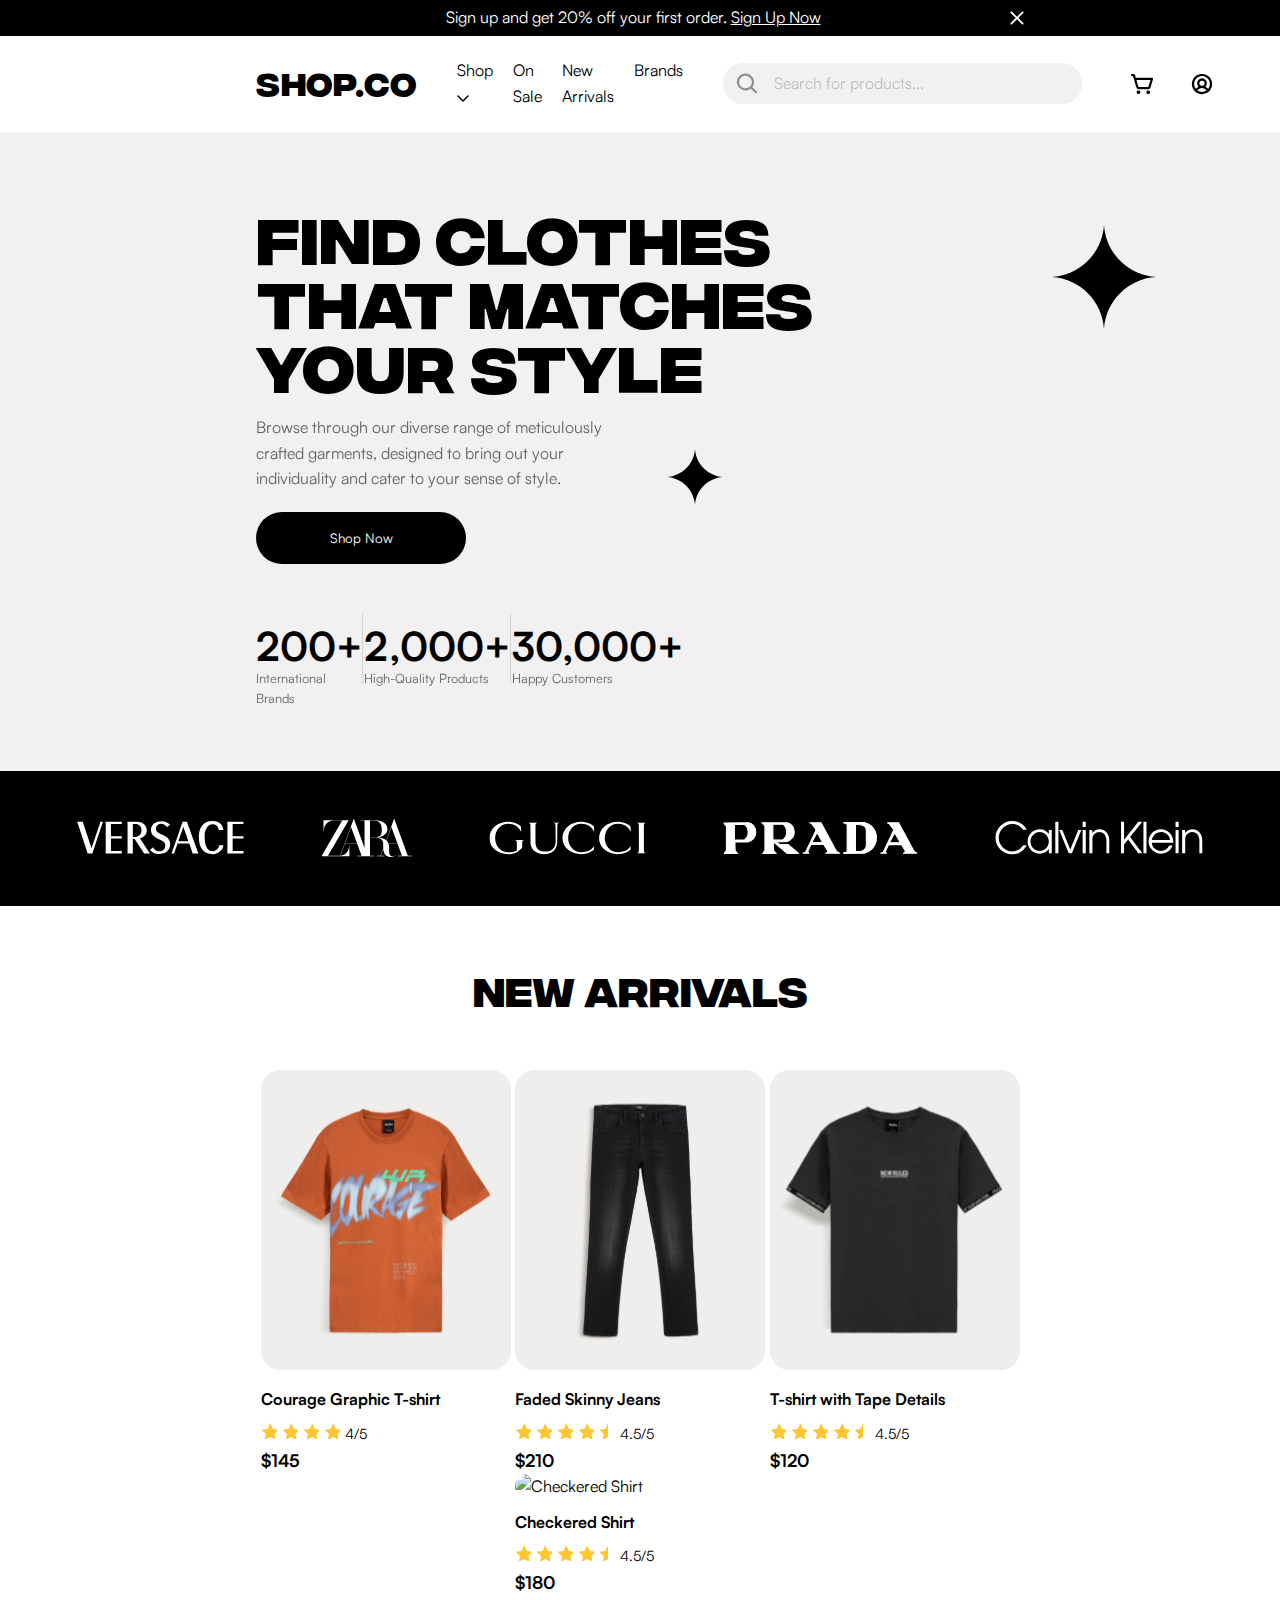
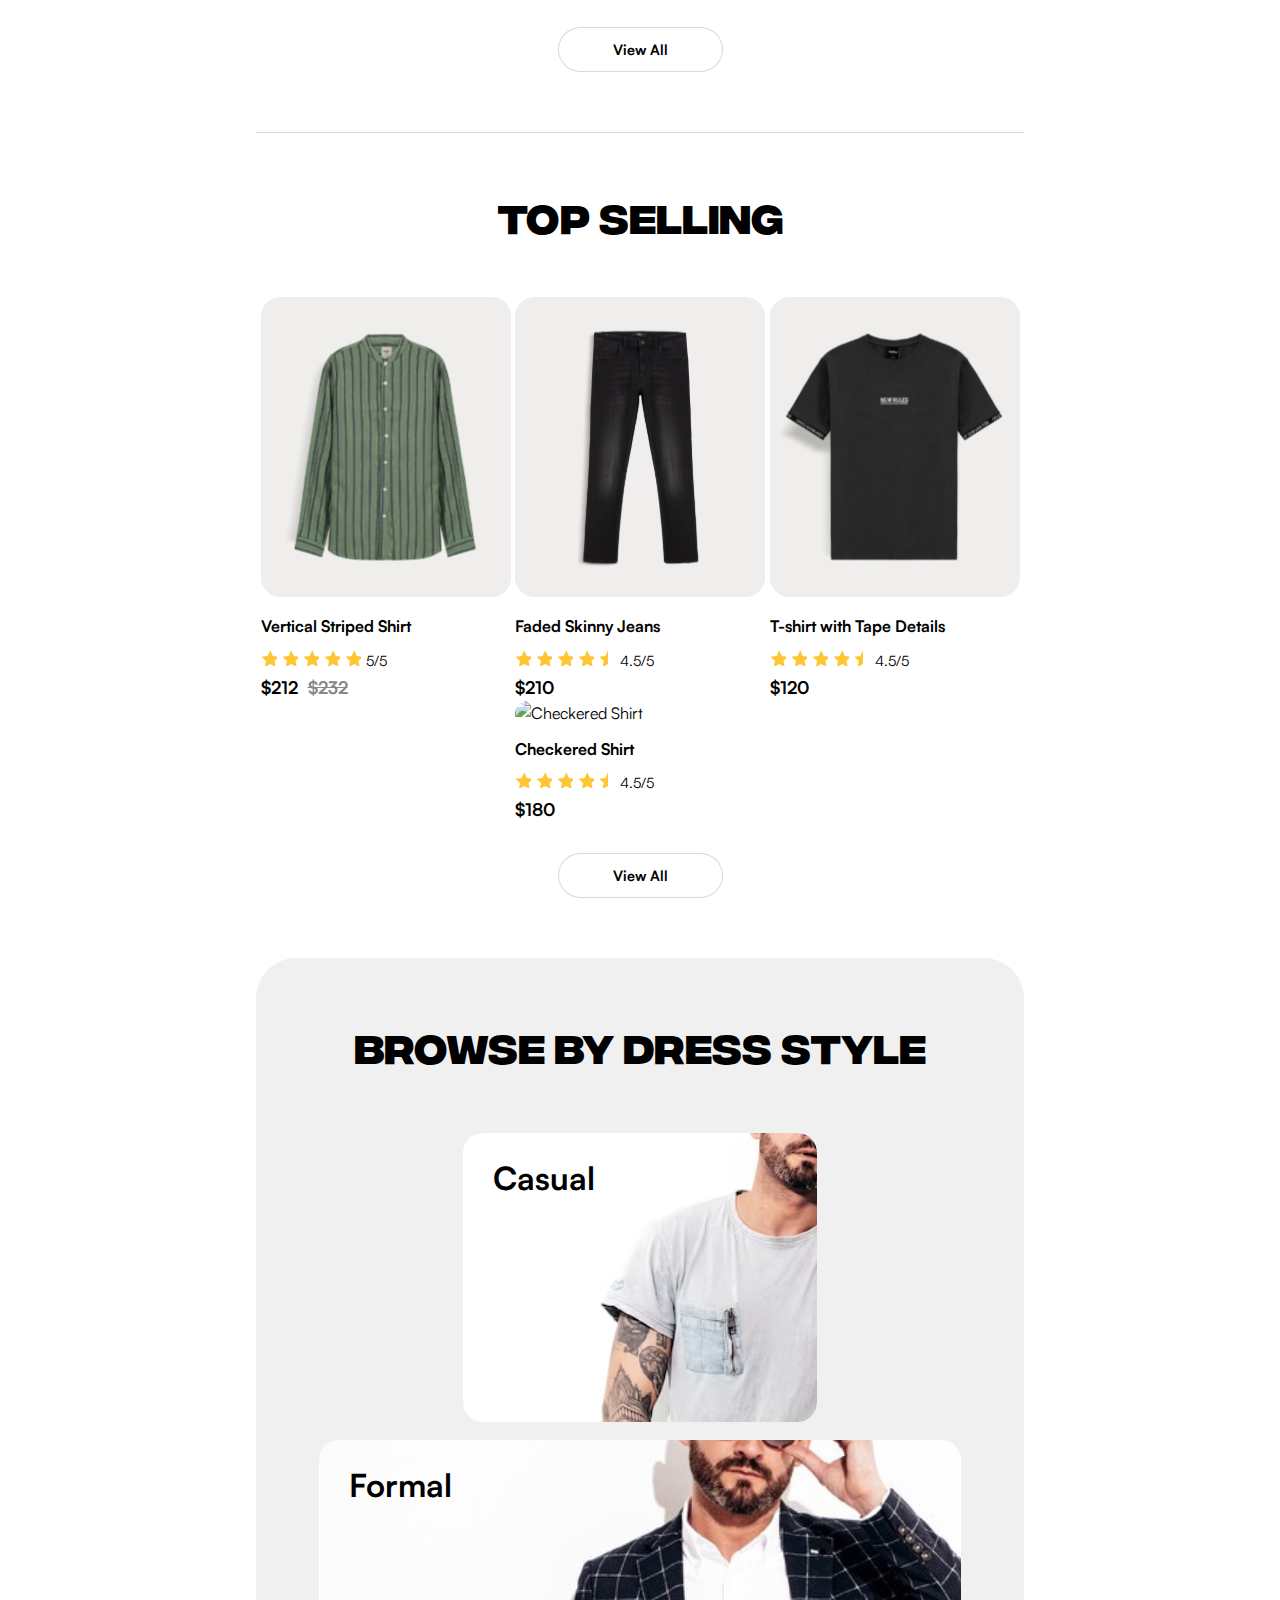
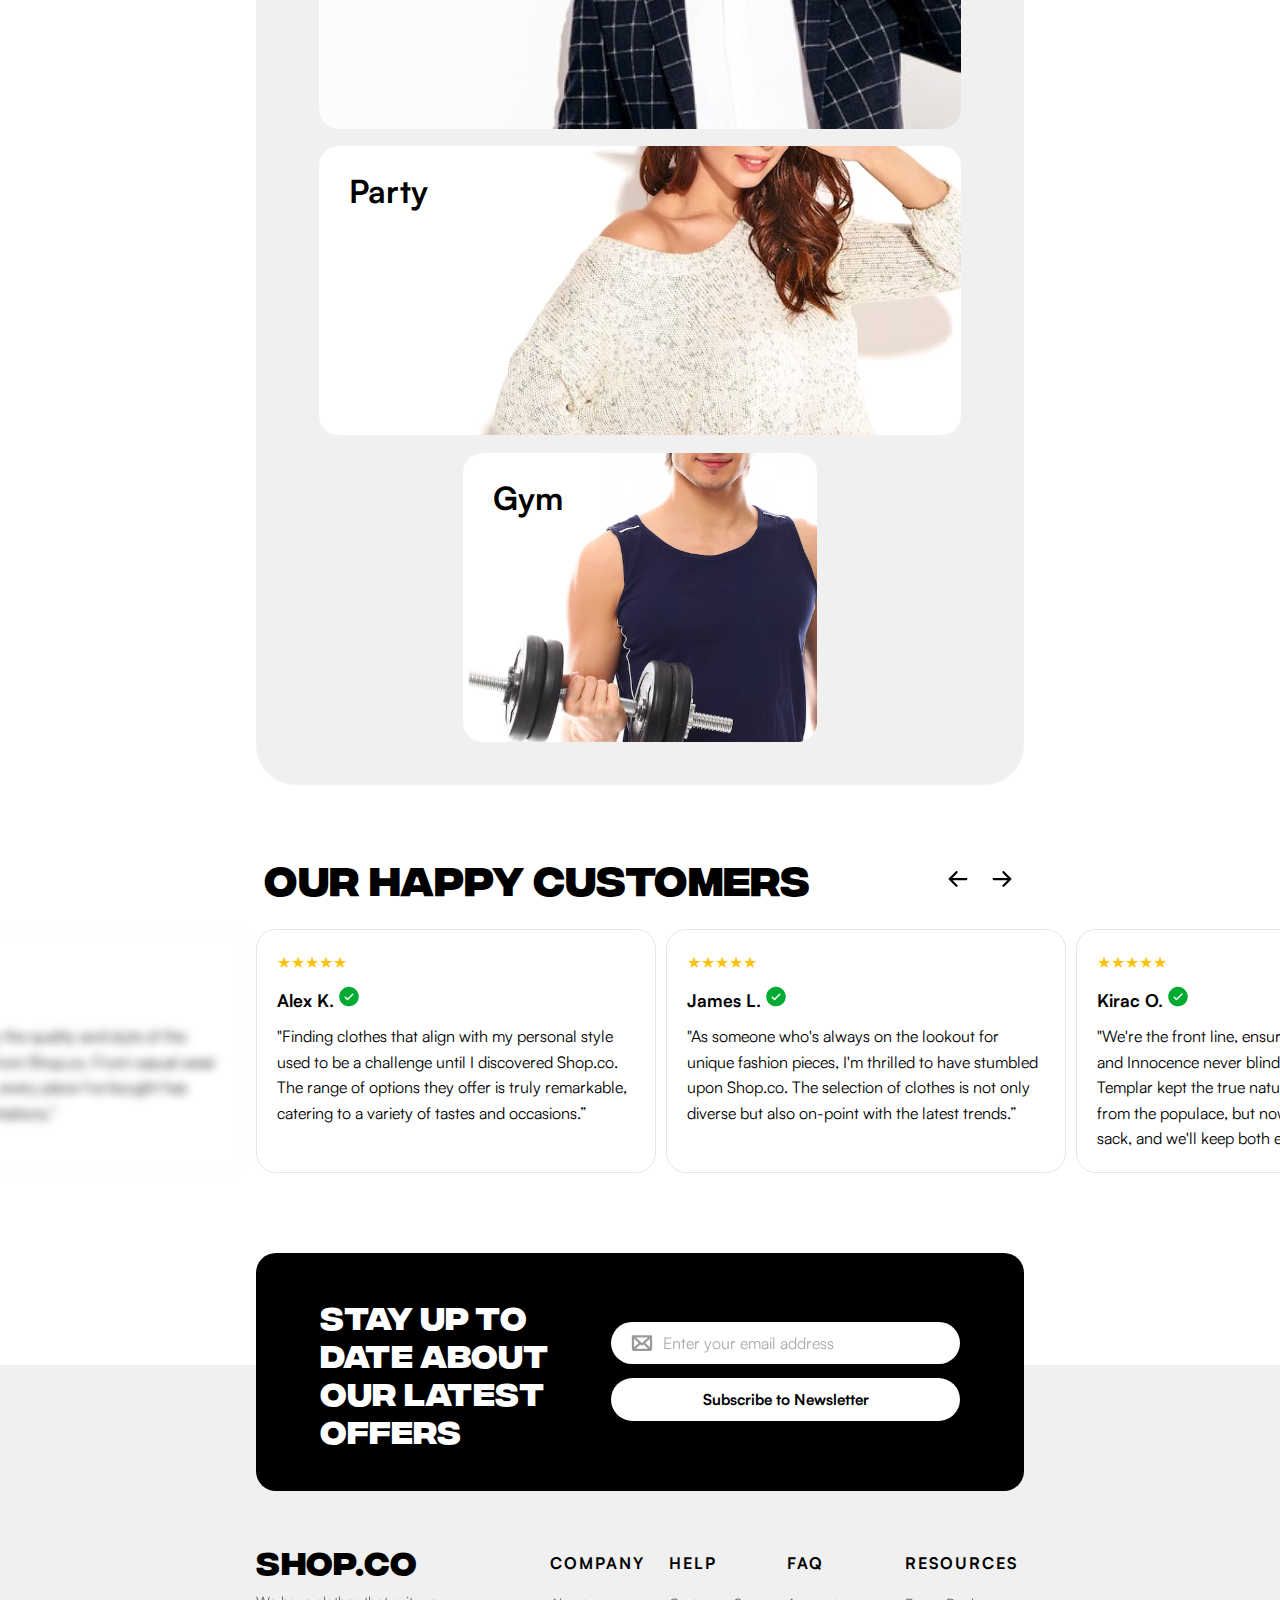
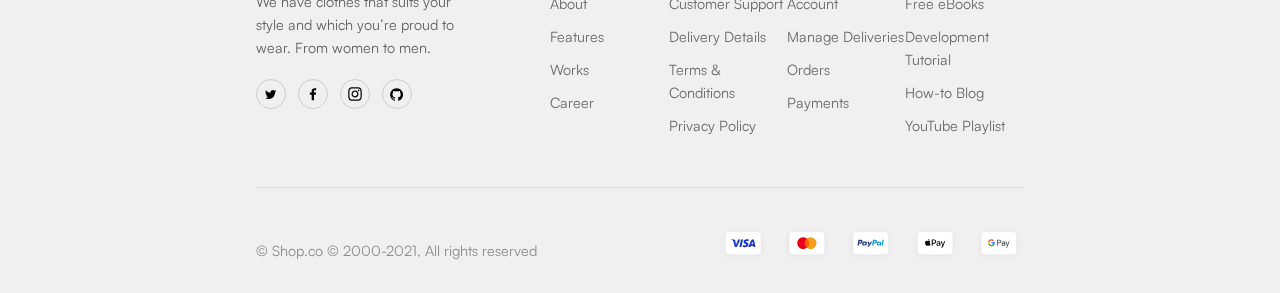
==== commit 6d6e1b3f: "feature: dynamic product views & MVC architecture" ====
--- a/index.html
+++ b/index.html
@@ -50,7 +50,11 @@
         </nav>
         <div class="search-bar">
           <img src="assets/icons/header/search.svg" alt="" />
-          <input type="search" placeholder="Search for products..." />
+          <input
+            id="search"
+            type="search"
+            placeholder="Search for products..."
+          />
         </div>
         <div class="header-links">
           <button><img src="assets/icons/header/search.svg" alt="" /></button>
@@ -105,99 +109,14 @@
 
     <section id="arrivals" class="new-arrivals container">
       <h2>New Arrivals</h2>
-      <div class="flex justify-evenly">
-        <div class="product-card">
-          <img
-            src="assets/images/main/arrivals/tshirt.svg"
-            alt="T-shirt with Tape Details"
-          />
-          <div class="product-info">
-            <h3>T-shirt with Tape Details</h3>
-            <div>
-              <img src="assets/icons/main/fullStar.svg" alt="" />
-            </div>
-            <p>$120</p>
-          </div>
-        </div>
-        <div class="product-card">
-          <img
-            src="assets/images/main/arrivals/jeans.svg"
-            alt="Skinny Fit Jeans"
-          />
-          <div class="product-info">
-            <h3>Skinny Fit Jeans</h3>
-            <p>$240 <span class="discount">$260</span></p>
-          </div>
-        </div>
-        <div class="product-card">
-          <img
-            src="assets/images/main/arrivals/checkered.svg"
-            alt="Checkered Shirt"
-          />
-          <div class="product-info">
-            <h3>Checkered Shirt</h3>
-            <p>$180</p>
-          </div>
-        </div>
-        <div class="product-card">
-          <img
-            src="assets/images/main/arrivals/sleeve.svg"
-            alt="Sleeve Striped T-shirt"
-          />
-          <div class="product-info">
-            <h3>Sleeve Striped T-shirt</h3>
-            <p>$130 <span class="discount">$160</span></p>
-          </div>
-        </div>
-      </div>
+      <div class="flex justify-evenly"></div>
       <button class="view-all">View All</button>
     </section>
 
     <hr class="custom-hr" />
     <section id="selling" class="top-selling container">
       <h2>Top Selling</h2>
-      <div class="flex justify-evenly">
-        <div class="product-card">
-          <img
-            src="assets/images/main/selling/verticalStriped.svg"
-            alt="Vertical Striped Shirt"
-          />
-          <div class="product-info">
-            <h3>Vertical Striped Shirt</h3>
-            <p>$212 <span class="discount">$232</span></p>
-          </div>
-        </div>
-        <div class="product-card">
-          <img
-            src="assets/images/main/selling/courageTshirt.svg"
-            alt="Courage Graphic T-shirt"
-          />
-          <div class="product-info">
-            <h3>Courage Graphic T-shirt</h3>
-            <p>$145</p>
-          </div>
-        </div>
-        <div class="product-card">
-          <img
-            src="assets/images/main/selling/bermuda.svg"
-            alt="Loose Fit Bermuda Shorts"
-          />
-          <div class="product-info">
-            <h3>Loose Fit Bermuda Shorts</h3>
-            <p>$80</p>
-          </div>
-        </div>
-        <div class="product-card">
-          <img
-            src="assets/images/main/selling/fadedJeans.svg"
-            alt="Faded Skinny Jeans"
-          />
-          <div class="product-info">
-            <h3>Faded Skinny Jeans</h3>
-            <p>$210</p>
-          </div>
-        </div>
-      </div>
+      <div class="flex justify-evenly"></div>
       <button class="view-all">View All</button>
     </section>
 
@@ -349,13 +268,14 @@
       <div class="container">
         <section class="newsletter">
           <h3>STAY UP TO DATE ABOUT OUR LATEST OFFERS</h3>
-          <form onsubmit="return validateEmail()">
+          <form id="newsletter" onsubmit="return validateEmail()">
             <div class="newsletter-email-border">
               <img src="assets/icons/footer/email.svg" alt="Email Icon" />
               <input
                 type="email"
                 id="email"
                 placeholder="Enter your email address"
+                autocomplete="email"
                 required
               />
             </div>
@@ -433,8 +353,8 @@
         </section>
       </div>
     </footer>
+    <script type="module" src="js/main.js"></script>
     <script src="js/carousel.js"></script>
     <script src="js/validateEmail.js"></script>
-    <script src="js/header.js"></script>
   </body>
 </html>
--- a/css/styles.css
+++ b/css/styles.css
@@ -97,6 +97,22 @@
   margin: 0 auto;
 }
 
+.star {
+  display: inline-block;
+  width: 16px;
+  height: 16px;
+  margin-right: 5px;
+}
+
+.star.full {
+  background-image: url("../assets/icons/main/fullStar.svg");
+}
+
+.star.half {
+  background-image: url("../assets/icons/main/halfStar.svg");
+  background-repeat: no-repeat;
+}
+
 .flex {
   display: flex;
   flex-wrap: wrap;
--- a/css/hero.css
+++ b/css/hero.css
@@ -184,7 +184,7 @@
 @media (max-width: 768px) {
   .hero {
     background-color: #f2f0f1;
-    background-image: url("../assets/images/hero/heroMobile.svg");
+    background-image: url("../assets/images/hero/heroMobile.png");
     background-position: bottom;
     background-repeat: no-repeat;
     display: flex;
--- a/css/main.css
+++ b/css/main.css
@@ -36,7 +36,7 @@
   margin-top: 10px;
 }
 
-.product-info:hover {
+.product-info h3:hover {
   text-decoration: underline;
 }
 
@@ -54,6 +54,13 @@
   font-size: 1rem;
   font-weight: bold;
   font-size: 1.1rem;
+}
+
+.rate-span,
+.rate-span:hover {
+  font-size: 0.9rem;
+  font-weight: normal;
+  text-decoration: none;
 }
 
 .product-info .discount {
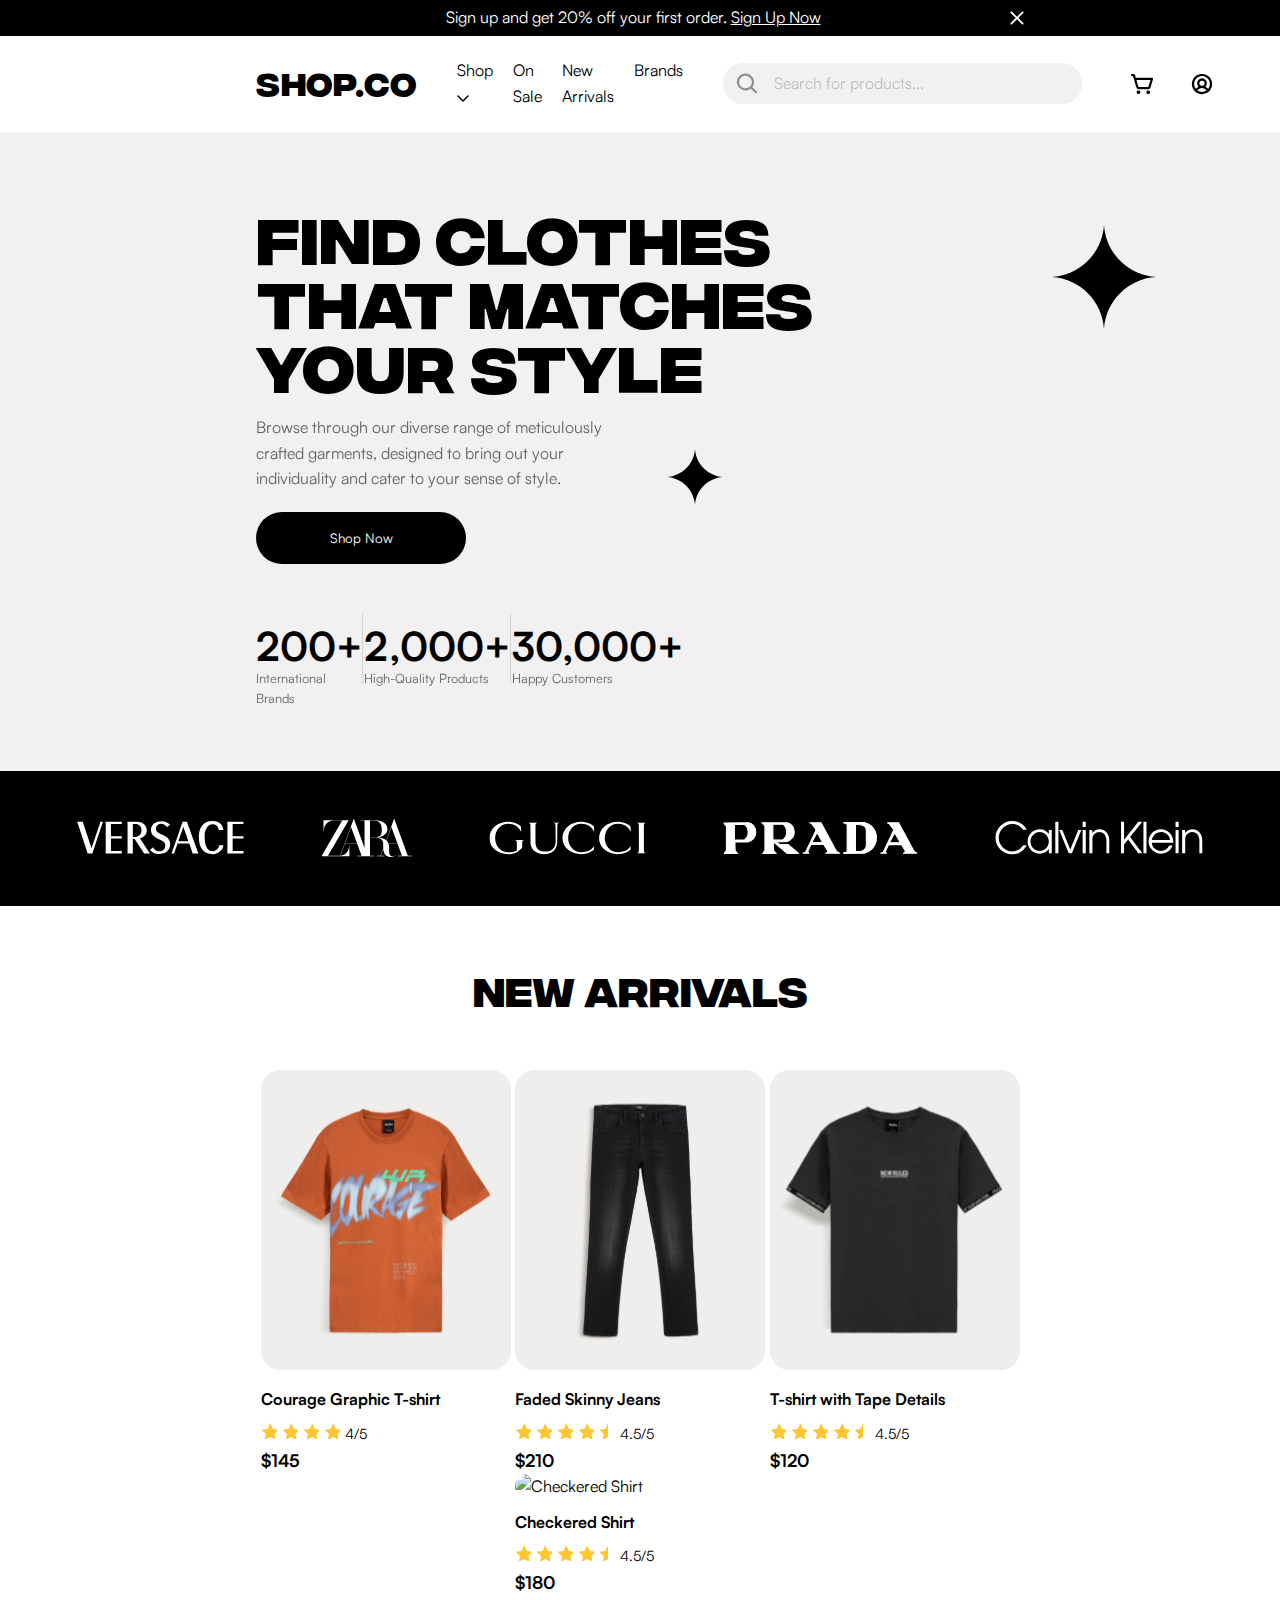
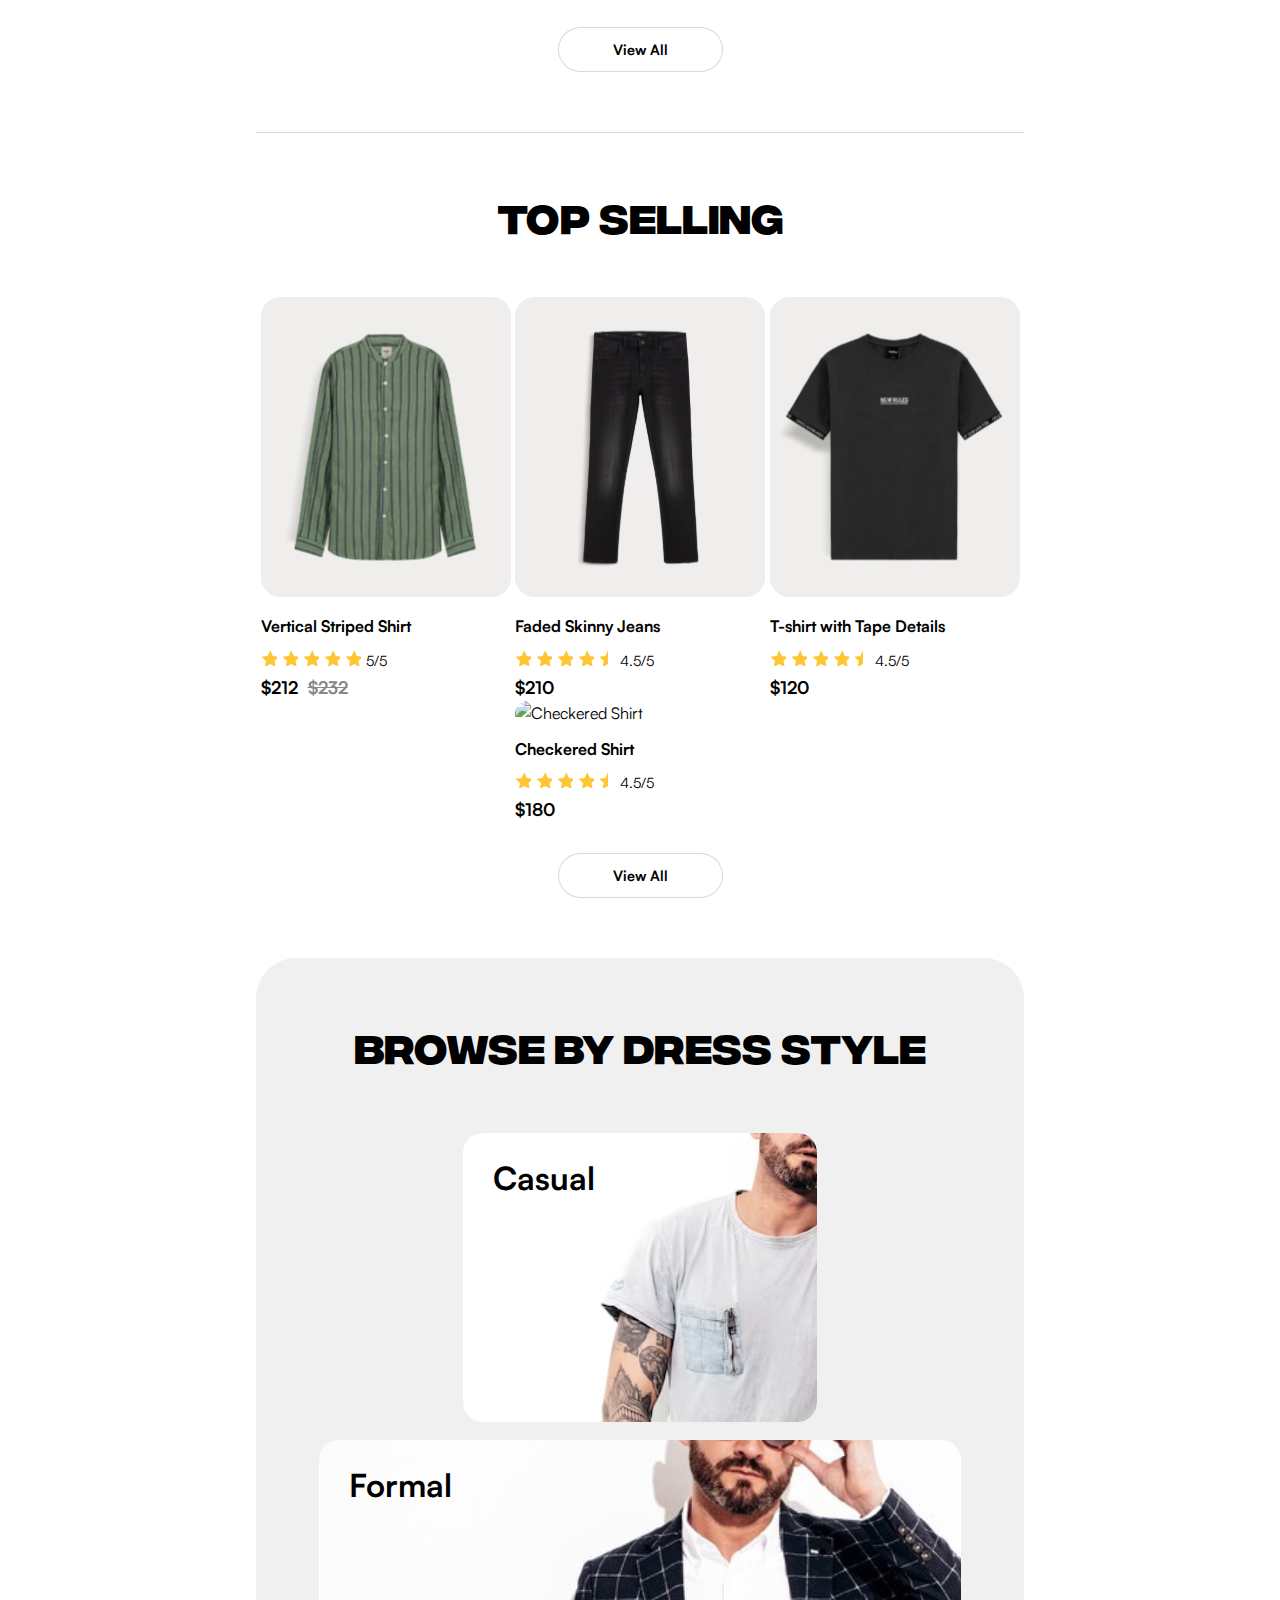
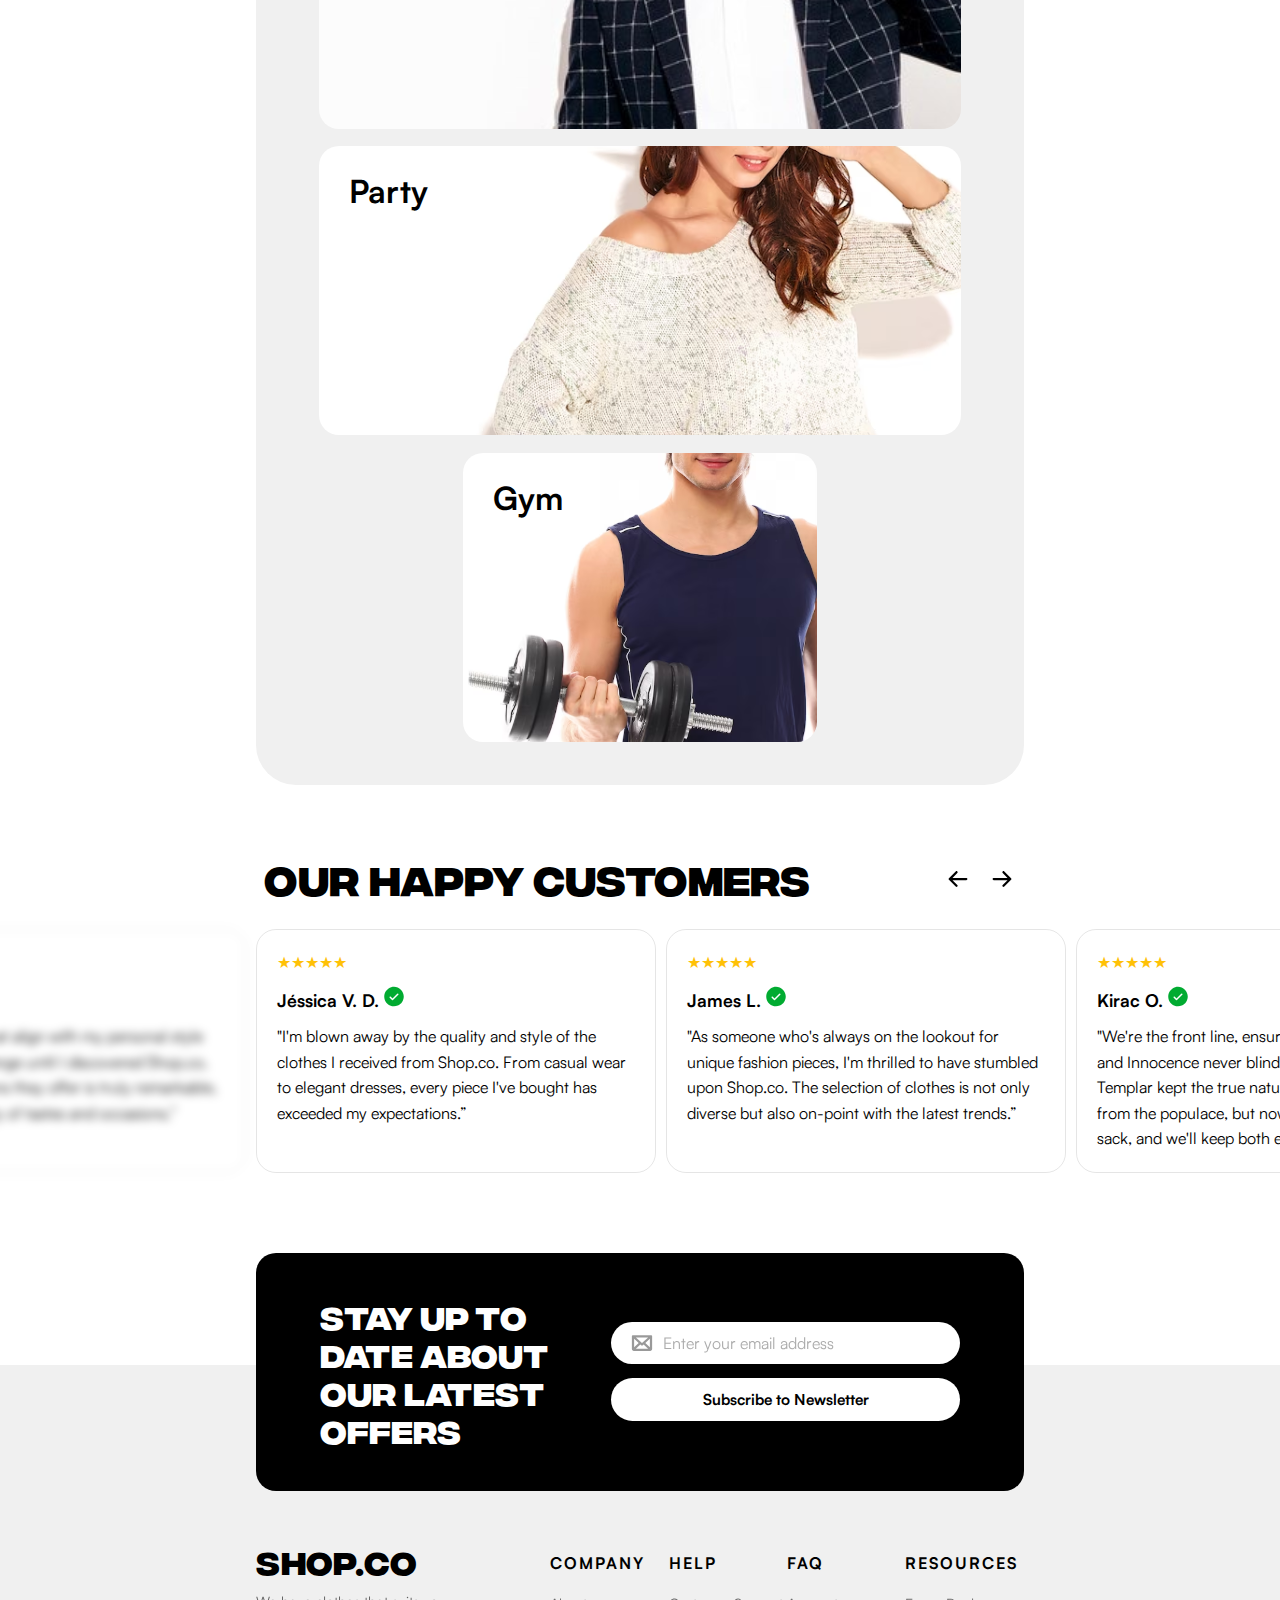
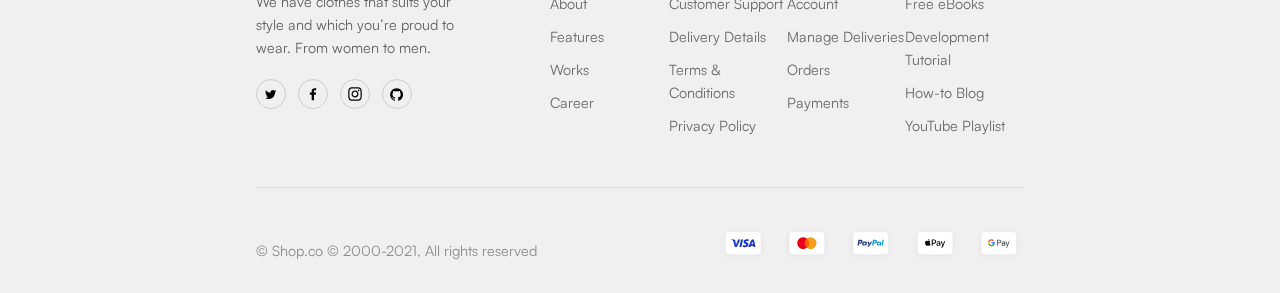
==== commit 770c02bd: "minor html fix" ====
--- a/index.html
+++ b/index.html
@@ -3,6 +3,10 @@
   <head>
     <meta charset="UTF-8" />
     <meta name="viewport" content="width=device-width, initial-scale=1.0" />
+    <meta
+      name="description"
+      content="This JavaScript application demonstrates a simple e-commerce product list with a responsive header. The application uses Model-View-Controller (MVC) architecture, featuring a product model, view, and controller. The product list is fetched from a server and displayed dynamically. The header includes a close button that toggles its visibility."
+    />
     <title>Shop.co</title>
     <link rel="stylesheet" href="css/styles.css" />
     <link rel="stylesheet" href="css/brands.css" />
@@ -170,20 +174,6 @@
         <article class="carousel-item blur">
           <div class="stars">★★★★★</div>
           <h3 class="customer-name">
-            Sarah M.
-            <span
-              ><img src="assets/icons/testimonials/verified.svg" alt=""
-            /></span>
-          </h3>
-          <p>
-            "I'm blown away by the quality and style of the clothes I received
-            from Shop.co. From casual wear to elegant dresses, every piece I've
-            bought has exceeded my expectations.”
-          </p>
-        </article>
-        <article class="carousel-item blur">
-          <div class="stars">★★★★★</div>
-          <h3 class="customer-name">
             Alex K.
             <span
               ><img src="assets/icons/testimonials/verified.svg" alt=""
@@ -194,6 +184,20 @@
             challenge until I discovered Shop.co. The range of options they
             offer is truly remarkable, catering to a variety of tastes and
             occasions.”
+          </p>
+        </article>
+        <article class="carousel-item blur">
+          <div class="stars">★★★★★</div>
+          <h3 class="customer-name">
+            Jéssica V. D.
+            <span
+              ><img src="assets/icons/testimonials/verified.svg" alt=""
+            /></span>
+          </h3>
+          <p>
+            "I'm blown away by the quality and style of the clothes I received
+            from Shop.co. From casual wear to elegant dresses, every piece I've
+            bought has exceeded my expectations.”
           </p>
         </article>
         <article class="carousel-item blur">
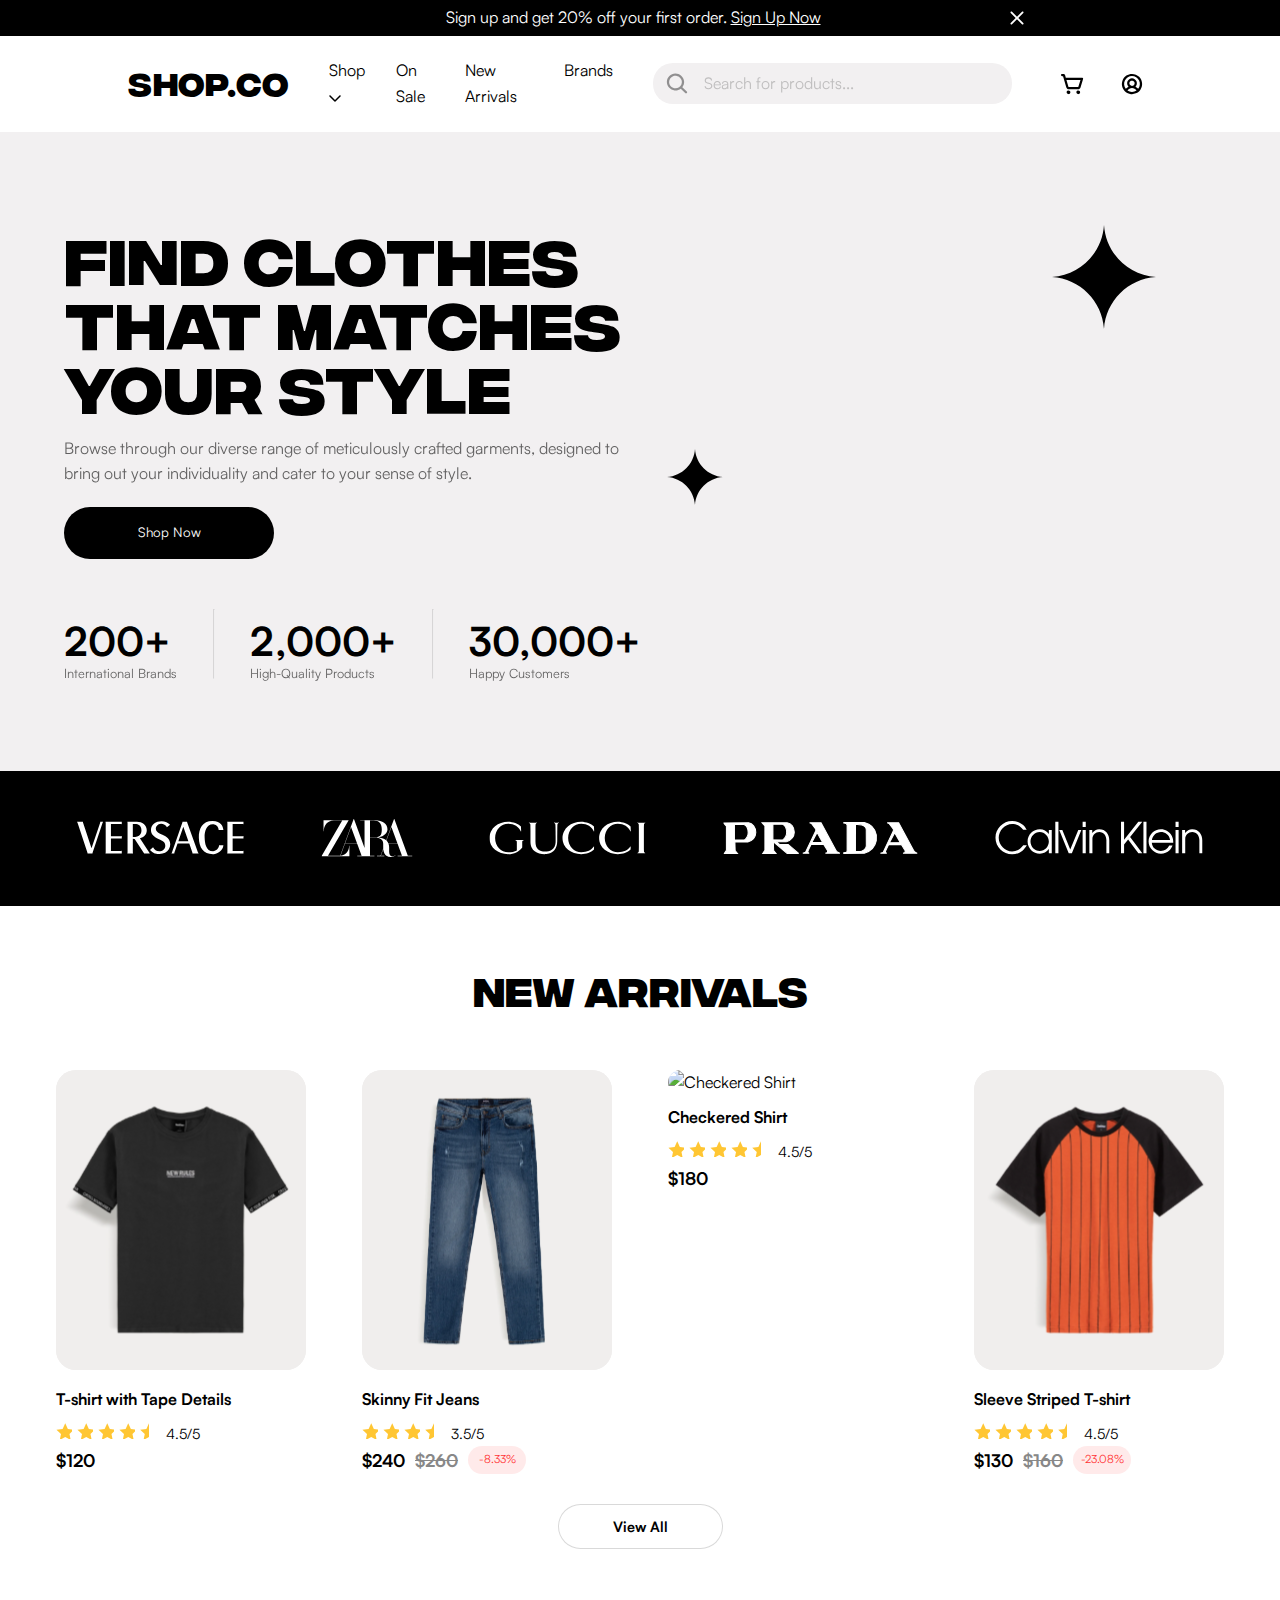
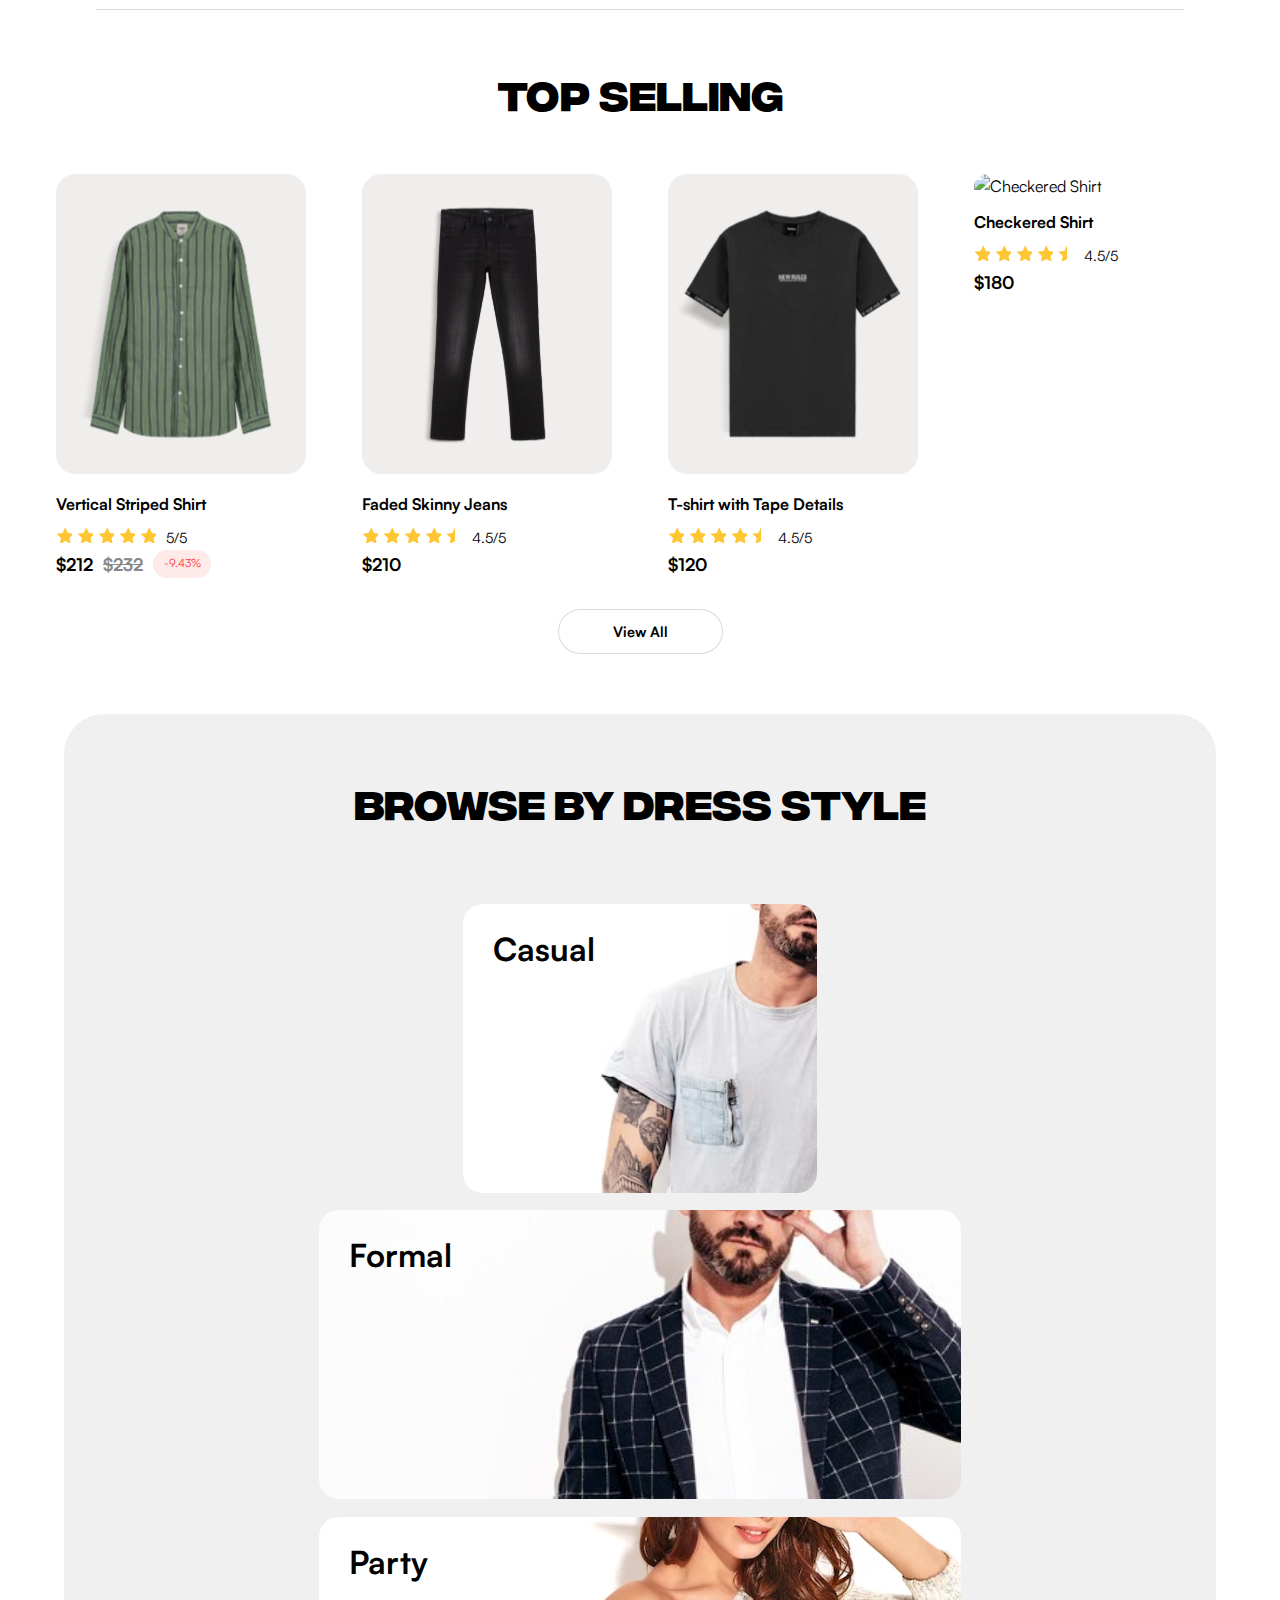
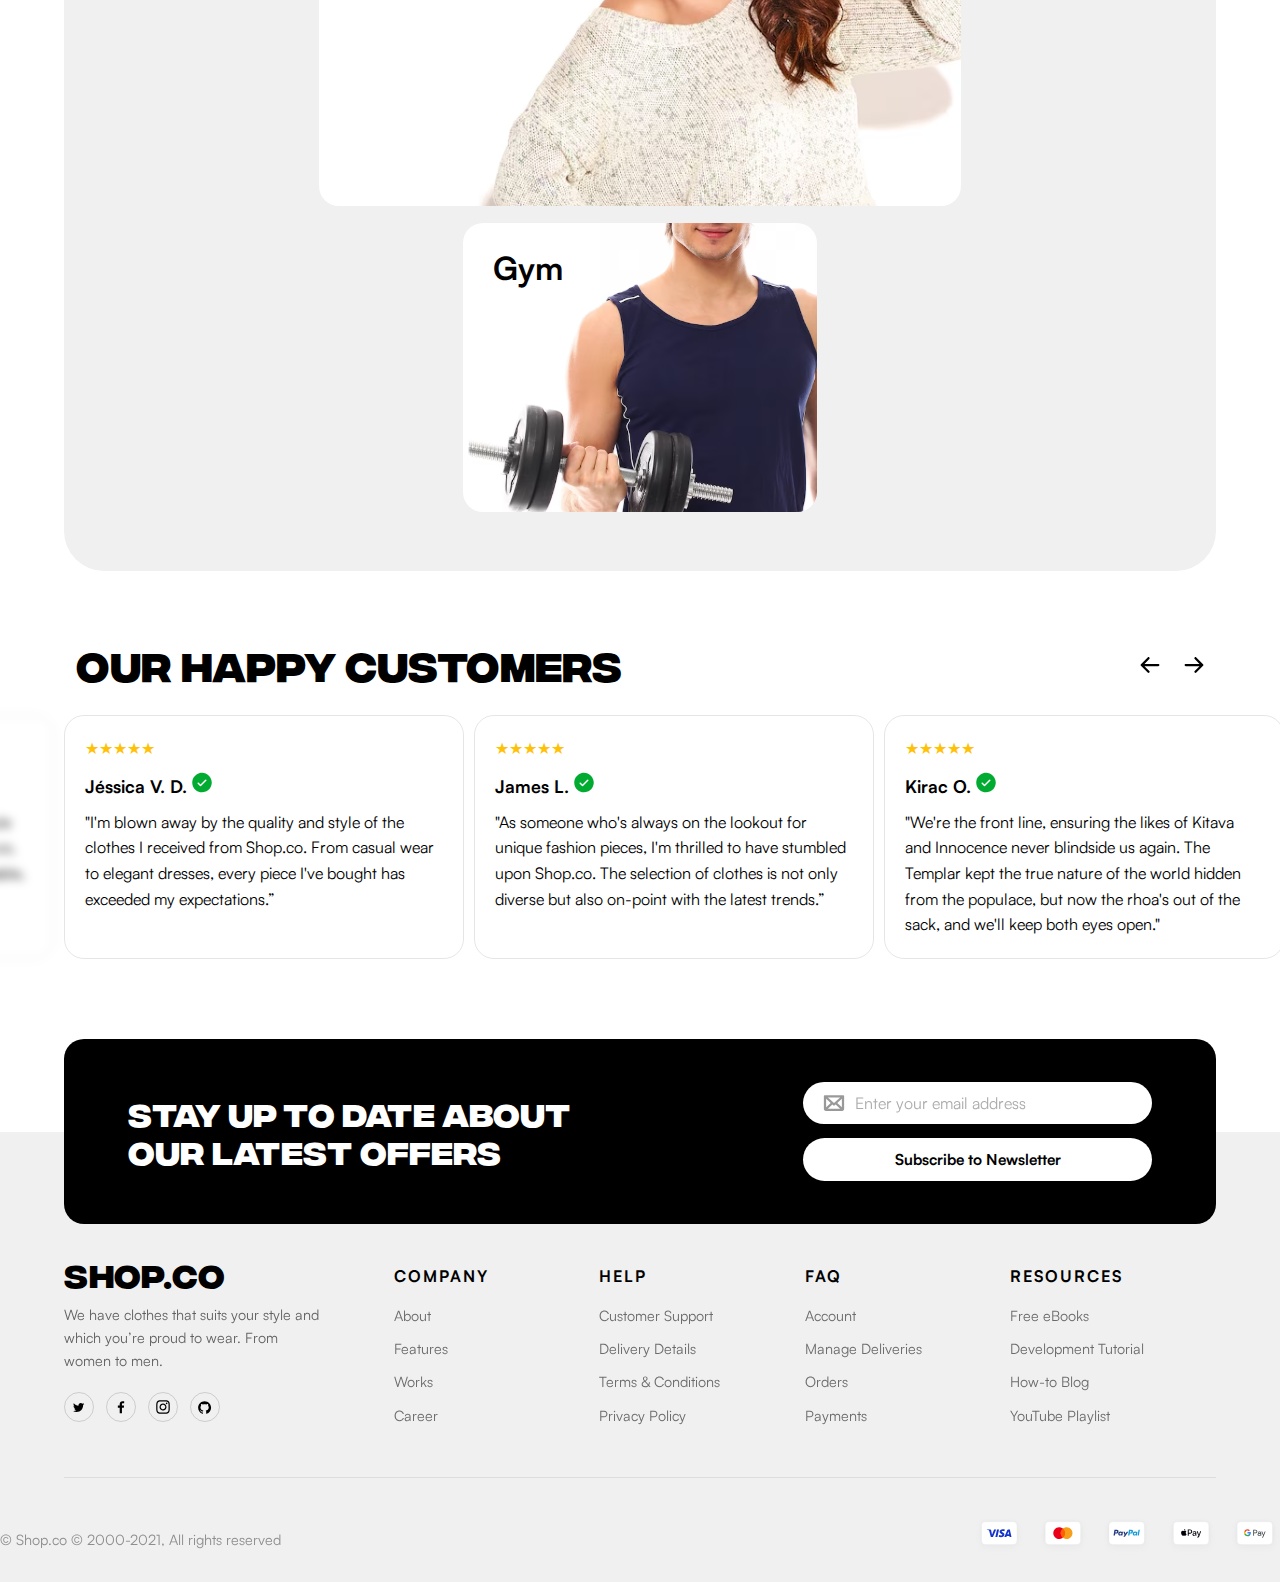
==== commit 282a7611: "feature: add discount % tag" ====
--- a/index.html
+++ b/index.html
@@ -145,6 +145,7 @@
         </div>
       </div>
     </section>
+
     <section class="carousel-container" aria-label="Customer Testimonials">
       <div class="carousel-nav">
         <h2>OUR HAPPY CUSTOMERS</h2>
@@ -268,6 +269,7 @@
         </article>
       </div>
     </section>
+
     <footer>
       <div class="container">
         <section class="newsletter">
--- a/css/styles.css
+++ b/css/styles.css
@@ -86,13 +86,7 @@
 }
 
 .container {
-  width: 60%;
-  max-width: 1440px;
-  margin: 0 auto;
-}
-
-.hero-container {
-  width: 60%;
+  min-width: 1152px;
   max-width: 1440px;
   margin: 0 auto;
 }
@@ -152,7 +146,8 @@
   }
 
   .container {
-    max-width: 768px;
+    min-width: 351px;
+    max-width: 390px;
     width: 90%;
   }
 }
--- a/css/browse.css
+++ b/css/browse.css
@@ -57,6 +57,16 @@
   border: none;
 }
 
+@media (max-width: 1440px) {
+  .dress-container {
+    width: 90%;
+  }
+
+  .categories-container {
+    width: 85%;
+  }
+}
+
 @media (max-width: 768px) {
   .dress-container {
     display: flex;
@@ -77,7 +87,6 @@
   }
 
   .dress-card {
-    position: relative;
     cursor: pointer;
     margin: 0 0;
     width: 310px;
--- a/css/footer.css
+++ b/css/footer.css
@@ -12,6 +12,7 @@
   background-color: #000;
   border-radius: 20px;
   color: #fff;
+  margin: auto 0px;
 }
 
 .newsletter h3 {
@@ -20,6 +21,7 @@
   font-family: "Integral CF";
   font-weight: bold;
   margin: 0;
+  width: 50%;
 }
 
 .newsletter form {
@@ -176,6 +178,18 @@
   margin-left: 10px;
   width: 50px;
   height: auto;
+}
+
+@media (max-width: 1440px) {
+  .newsletter {
+    width: 90%;
+    margin: 0 auto;
+  }
+
+  .footer-links {
+    width: 90%;
+    margin: 0 auto;
+  }
 }
 
 @media (max-width: 768px) {
@@ -185,11 +199,14 @@
     justify-content: center;
     align-items: center;
     padding: 25px 25px;
+    width: 98%;
+    margin: 0 auto;
   }
 
   .newsletter h3 {
     font-size: 1.9rem;
     margin-bottom: 32px;
+    width: 100%;
   }
 
   .newsletter form {
--- a/css/header.css
+++ b/css/header.css
@@ -1,7 +1,3 @@
-header {
-  padding-bottom: 10px 0;
-}
-
 .header-top {
   background-color: #000000;
   color: #ffffff;
@@ -58,6 +54,7 @@
   justify-content: space-between;
   align-items: center;
   height: 96px;
+  padding: 0 7%;
 }
 
 .logo {
@@ -139,6 +136,12 @@
   width: 300px;
 }
 
+@media (max-width: 1440px) {
+  .header-bottom {
+    padding: 0px 10%;
+  }
+}
+
 @media (max-width: 768px) {
   header {
     width: 100%;
@@ -202,6 +205,7 @@
     justify-content: space-between;
     align-items: center;
     height: 7vh;
+    padding: 0;
   }
 
   .header-bottom a {
--- a/css/main.css
+++ b/css/main.css
@@ -66,7 +66,21 @@
 .product-info .discount {
   text-decoration: line-through;
   color: #888;
-  margin-left: 5px;
+  margin-left: 10px;
+}
+
+.discount-percentage {
+  display: flex;
+  justify-content: center;
+  font-size: 0.7rem;
+  font-weight: normal;
+  background-color: rgba(255, 51, 51, 0.1);
+  color: #ff3333;
+  width: 58px;
+  height: 28px;
+  padding: 5px 13px;
+  margin-left: 10px;
+  border-radius: 42px;
 }
 
 .view-all {
@@ -85,7 +99,7 @@
 }
 
 .custom-hr {
-  width: 60%;
+  width: 85%;
   opacity: 0.15;
   border: none;
   height: 1px;
@@ -167,11 +181,6 @@
 
   .custom-hr {
     width: 90%;
-    opacity: 0.15;
-    border: none;
-    height: 1px;
-    background-color: black;
-    margin: 0 auto;
   }
 
   /* Top Selling Section */
--- a/css/carousel.css
+++ b/css/carousel.css
@@ -67,9 +67,15 @@
   transition: 0.1s;
 }
 
+@media (max-width: 1440px) {
+  .carousel-container {
+    width: 90%;
+    margin: 60px auto;
+  }
+}
+
 @media (max-width: 768px) {
   .carousel-container {
-    position: relative;
     width: 90%;
     margin: 60px auto;
   }
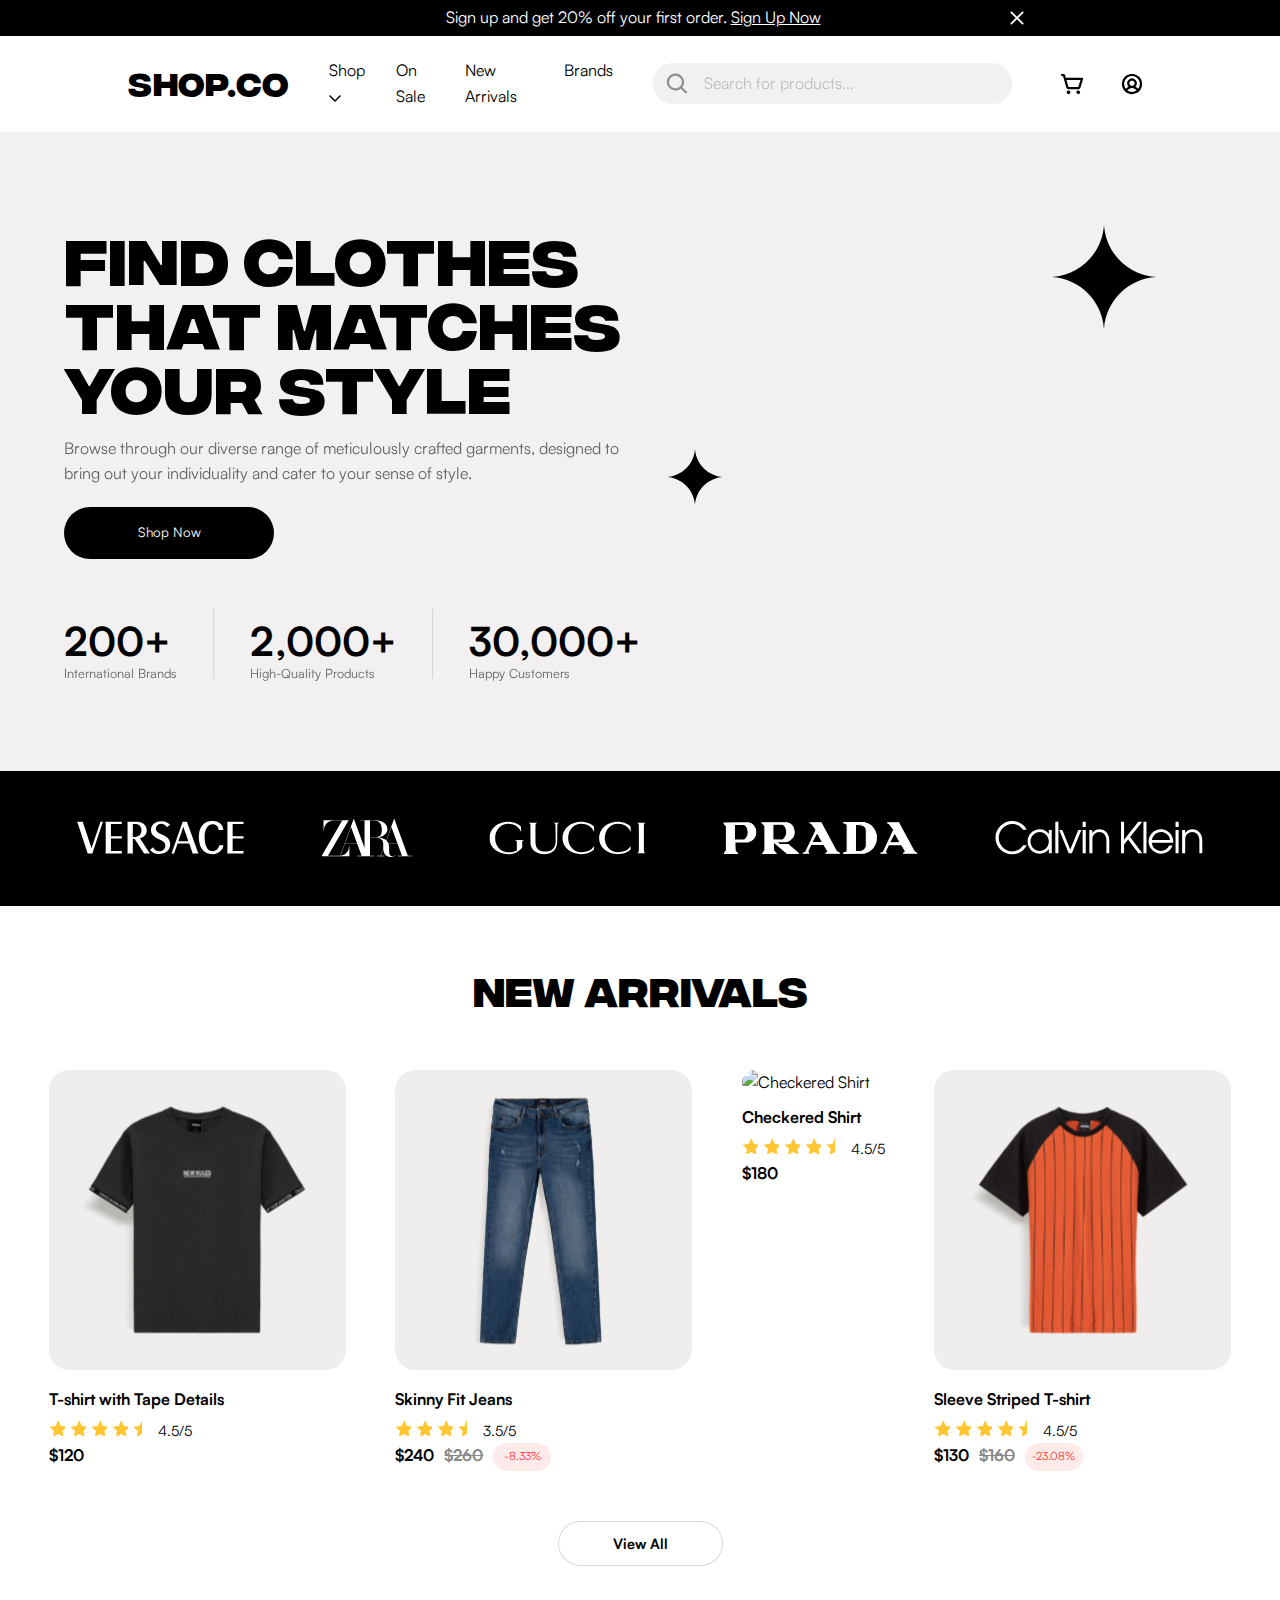
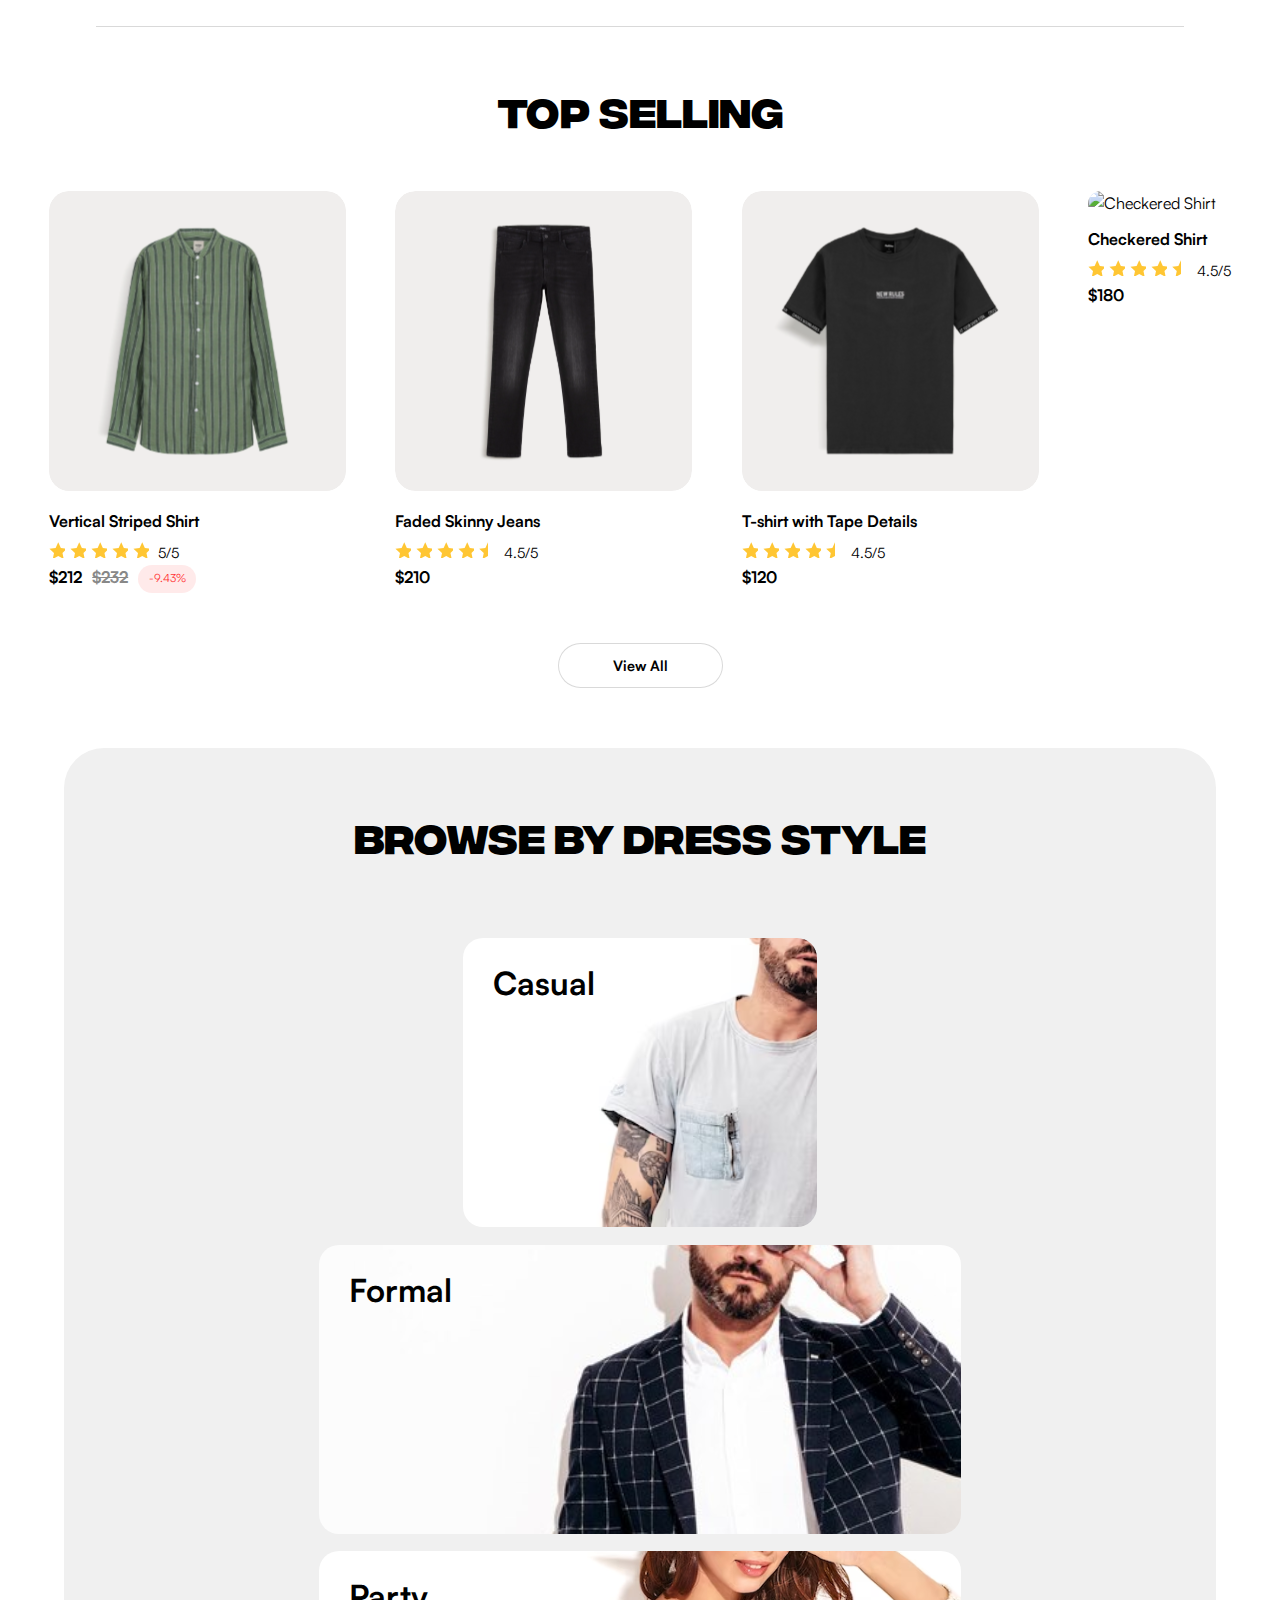
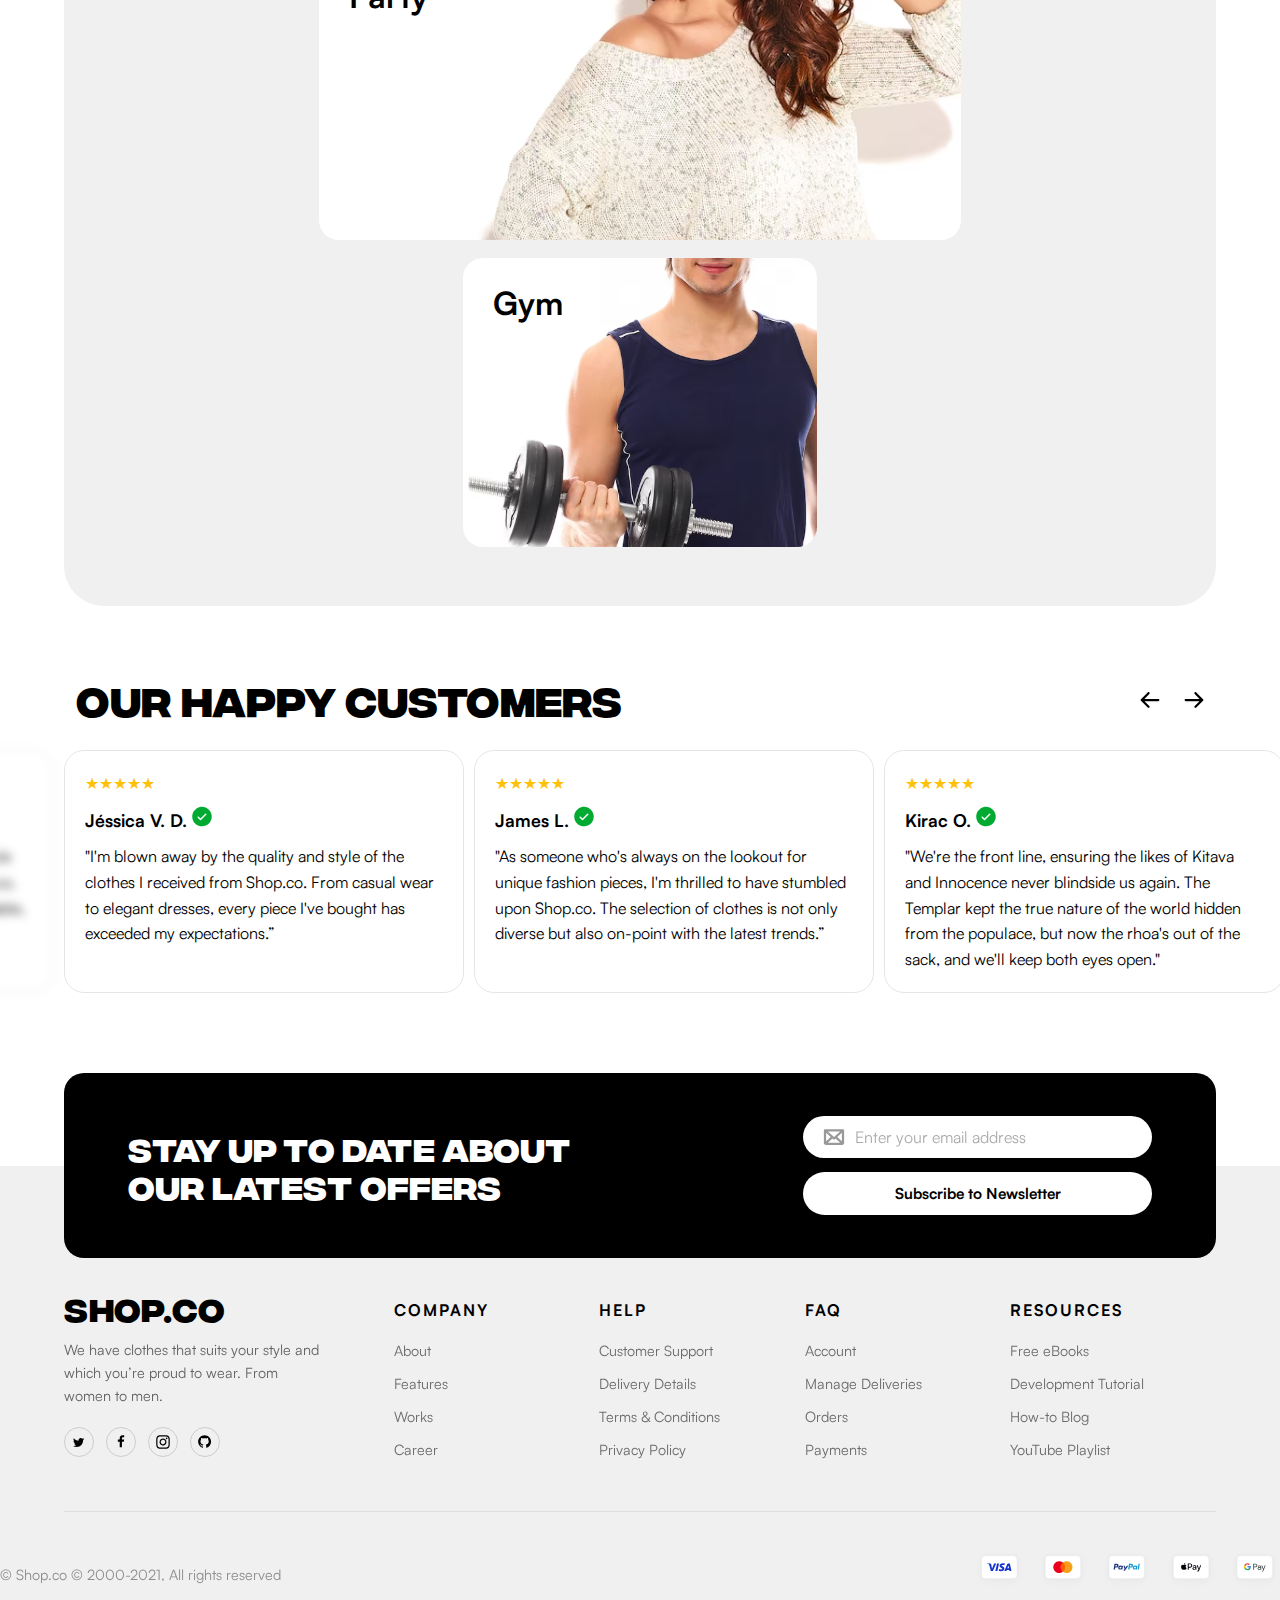
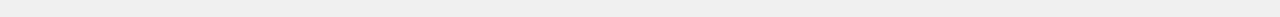
==== commit 963c02ae: "feature: add view all button function" ====
--- a/index.html
+++ b/index.html
@@ -111,14 +111,14 @@
       <img src="assets/images/brands/ck.svg" alt="Calvin Klein" />
     </section>
 
-    <section id="arrivals" class="new-arrivals container">
+    <section name="newArrivals" id="newArrivals" class="new-arrivals container">
       <h2>New Arrivals</h2>
       <div class="flex justify-evenly"></div>
       <button class="view-all">View All</button>
     </section>
 
     <hr class="custom-hr" />
-    <section id="selling" class="top-selling container">
+    <section name="topSelling" id="topSelling" class="top-selling container">
       <h2>Top Selling</h2>
       <div class="flex justify-evenly"></div>
       <button class="view-all">View All</button>
--- a/css/main.css
+++ b/css/main.css
@@ -9,9 +9,24 @@
   margin: 50px auto;
 }
 
+@keyframes fadeIn {
+  from {
+    opacity: 0;
+    transform: translateY(20px);
+  }
+  to {
+    opacity: 1;
+    transform: translateY(0);
+  }
+}
+
+.product-card.fade-in {
+  animation: fadeIn 0.5s ease-in-out;
+}
+
 .product-card {
-  width: 250px;
   cursor: pointer;
+  margin-bottom: 20px;
 }
 
 .product-card img {
@@ -53,7 +68,6 @@
 .product-info p {
   font-size: 1rem;
   font-weight: bold;
-  font-size: 1.1rem;
 }
 
 .rate-span,
@@ -162,7 +176,6 @@
   .product-info p {
     font-size: 1rem;
     font-weight: bold;
-    font-size: 1.1rem;
   }
 
   .product-info .discount {
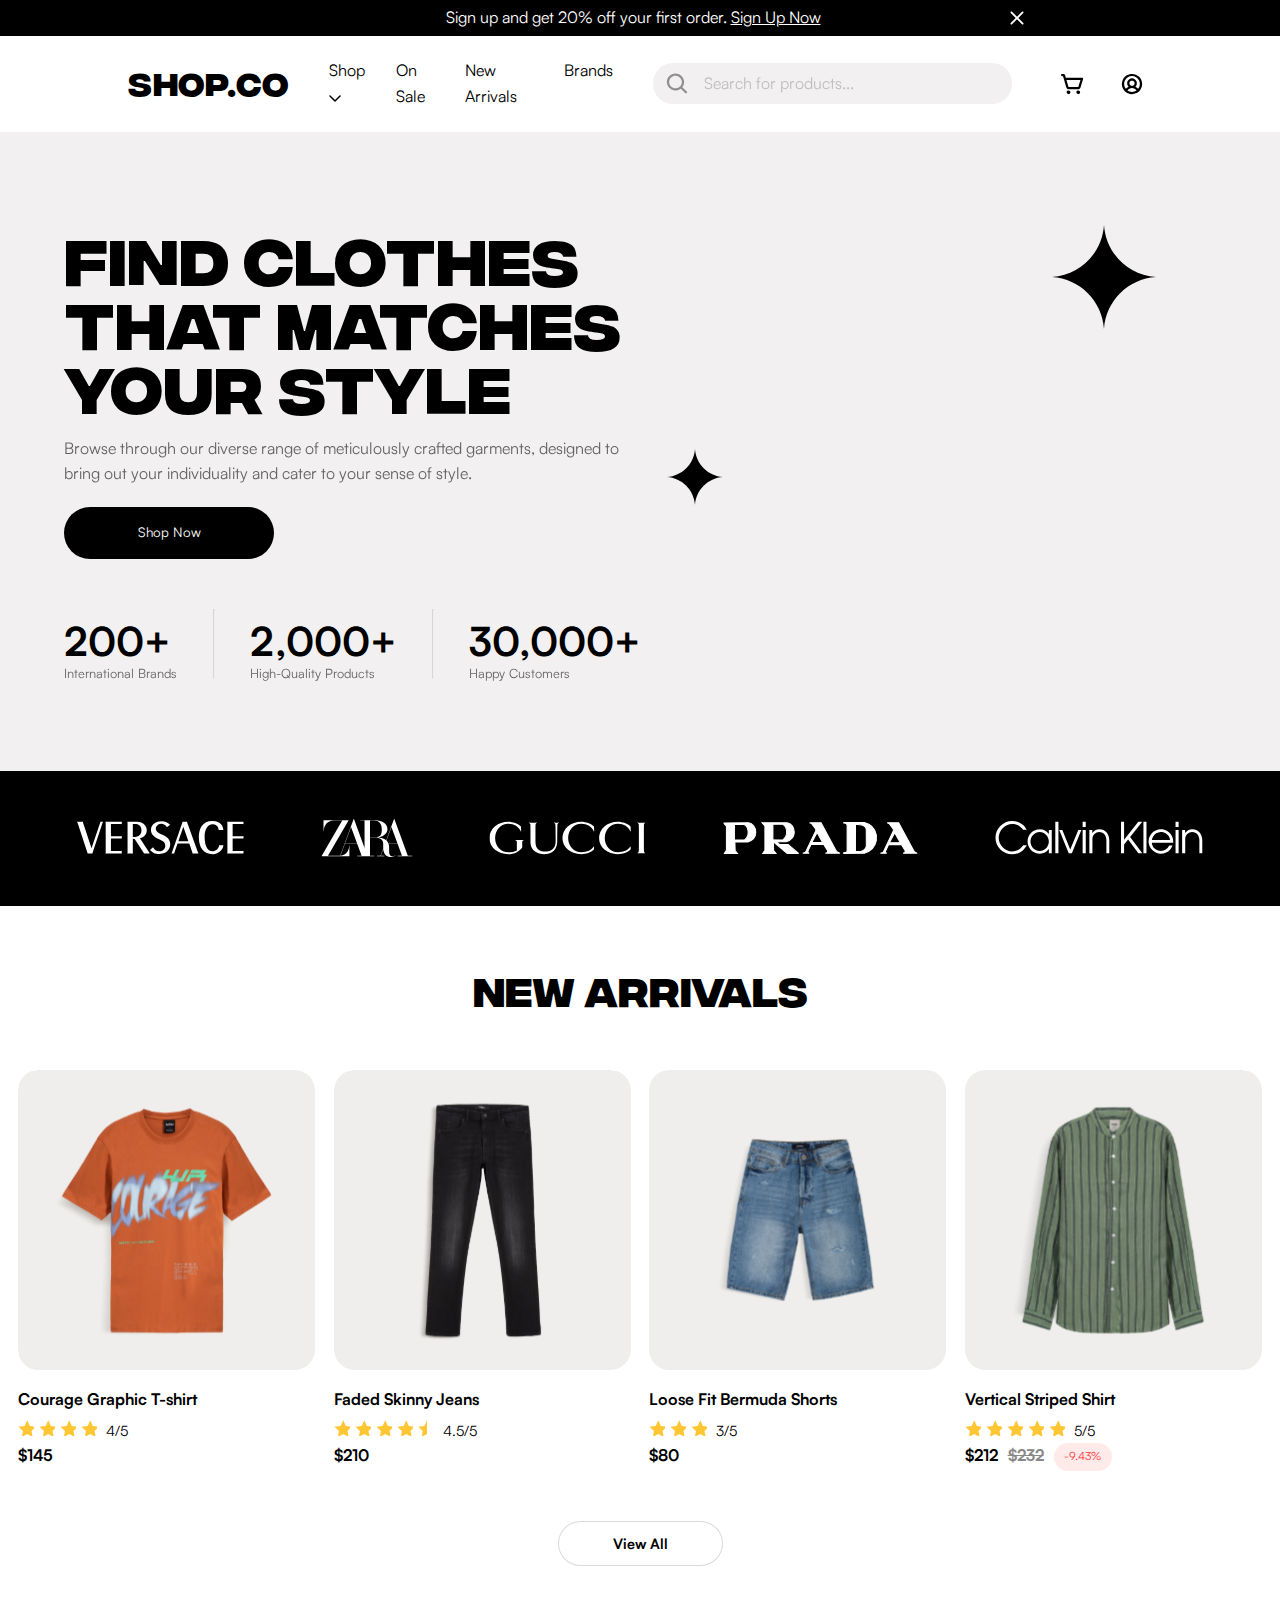
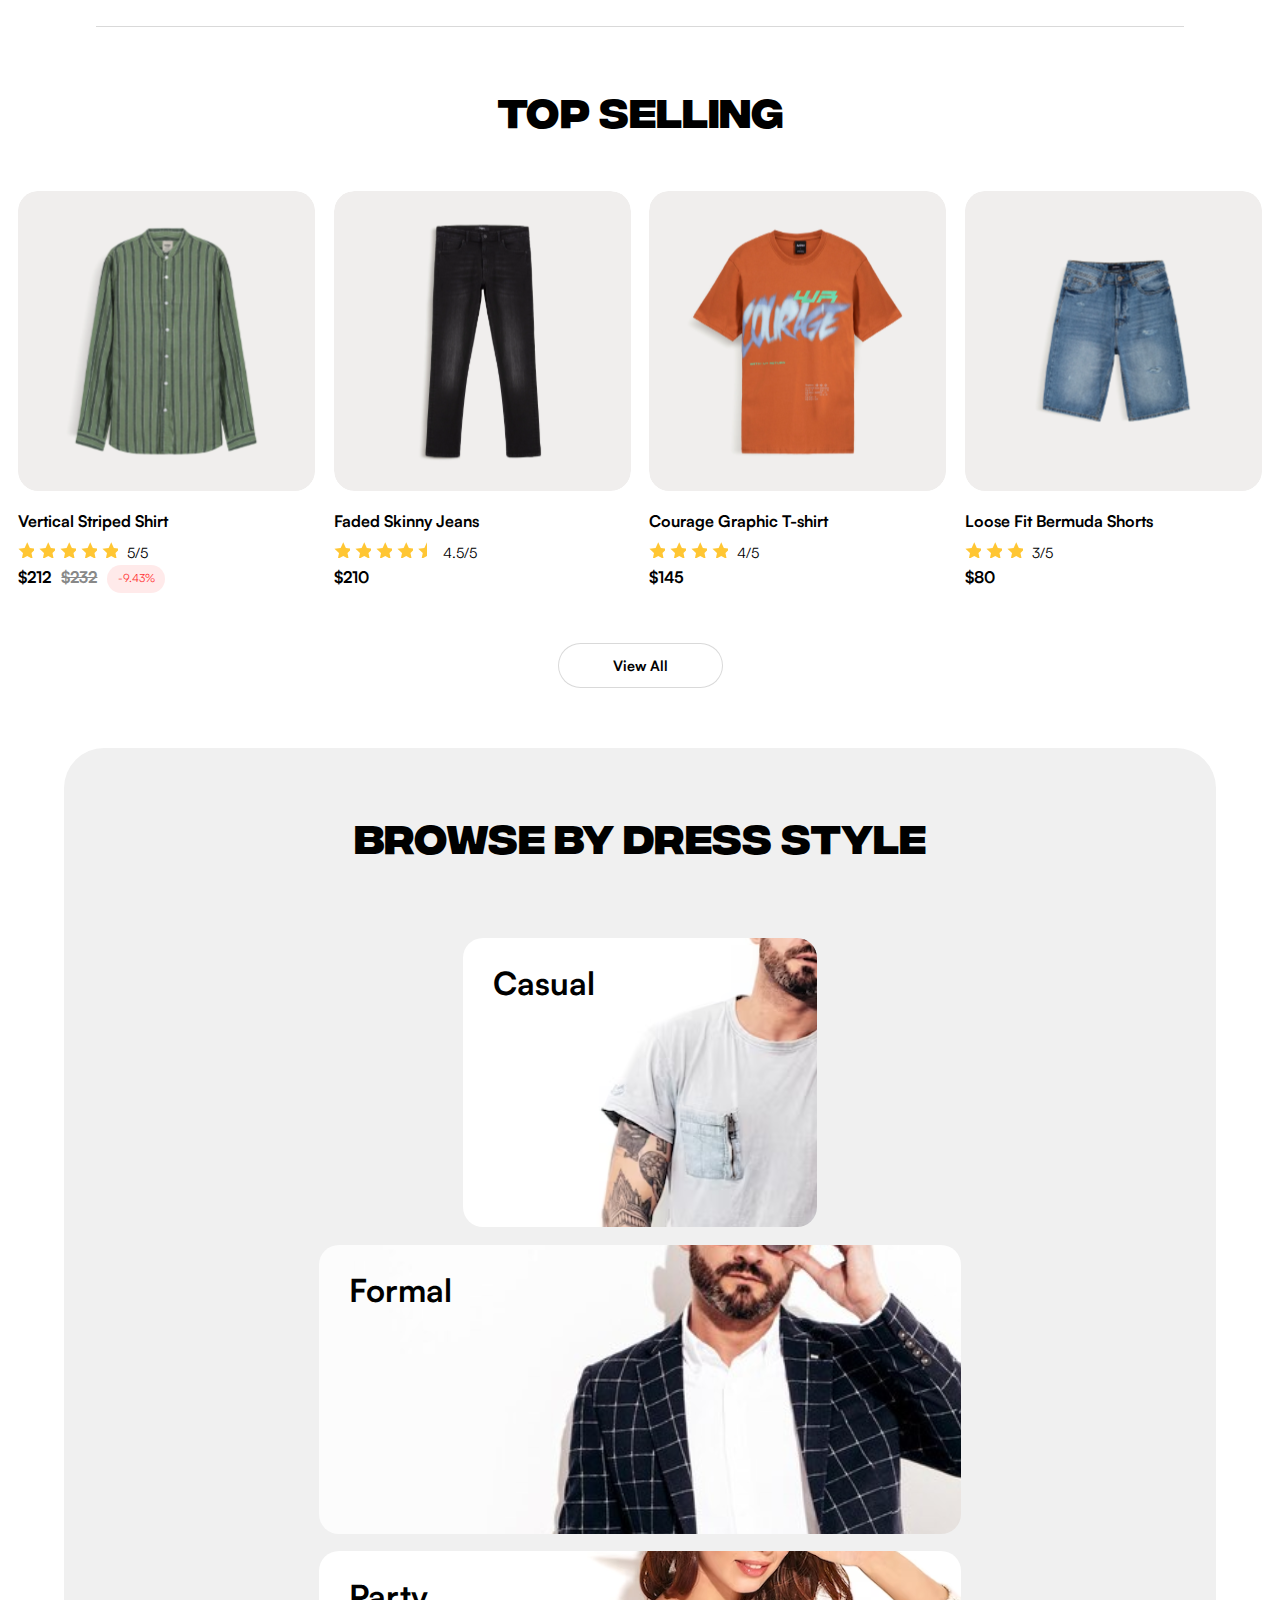
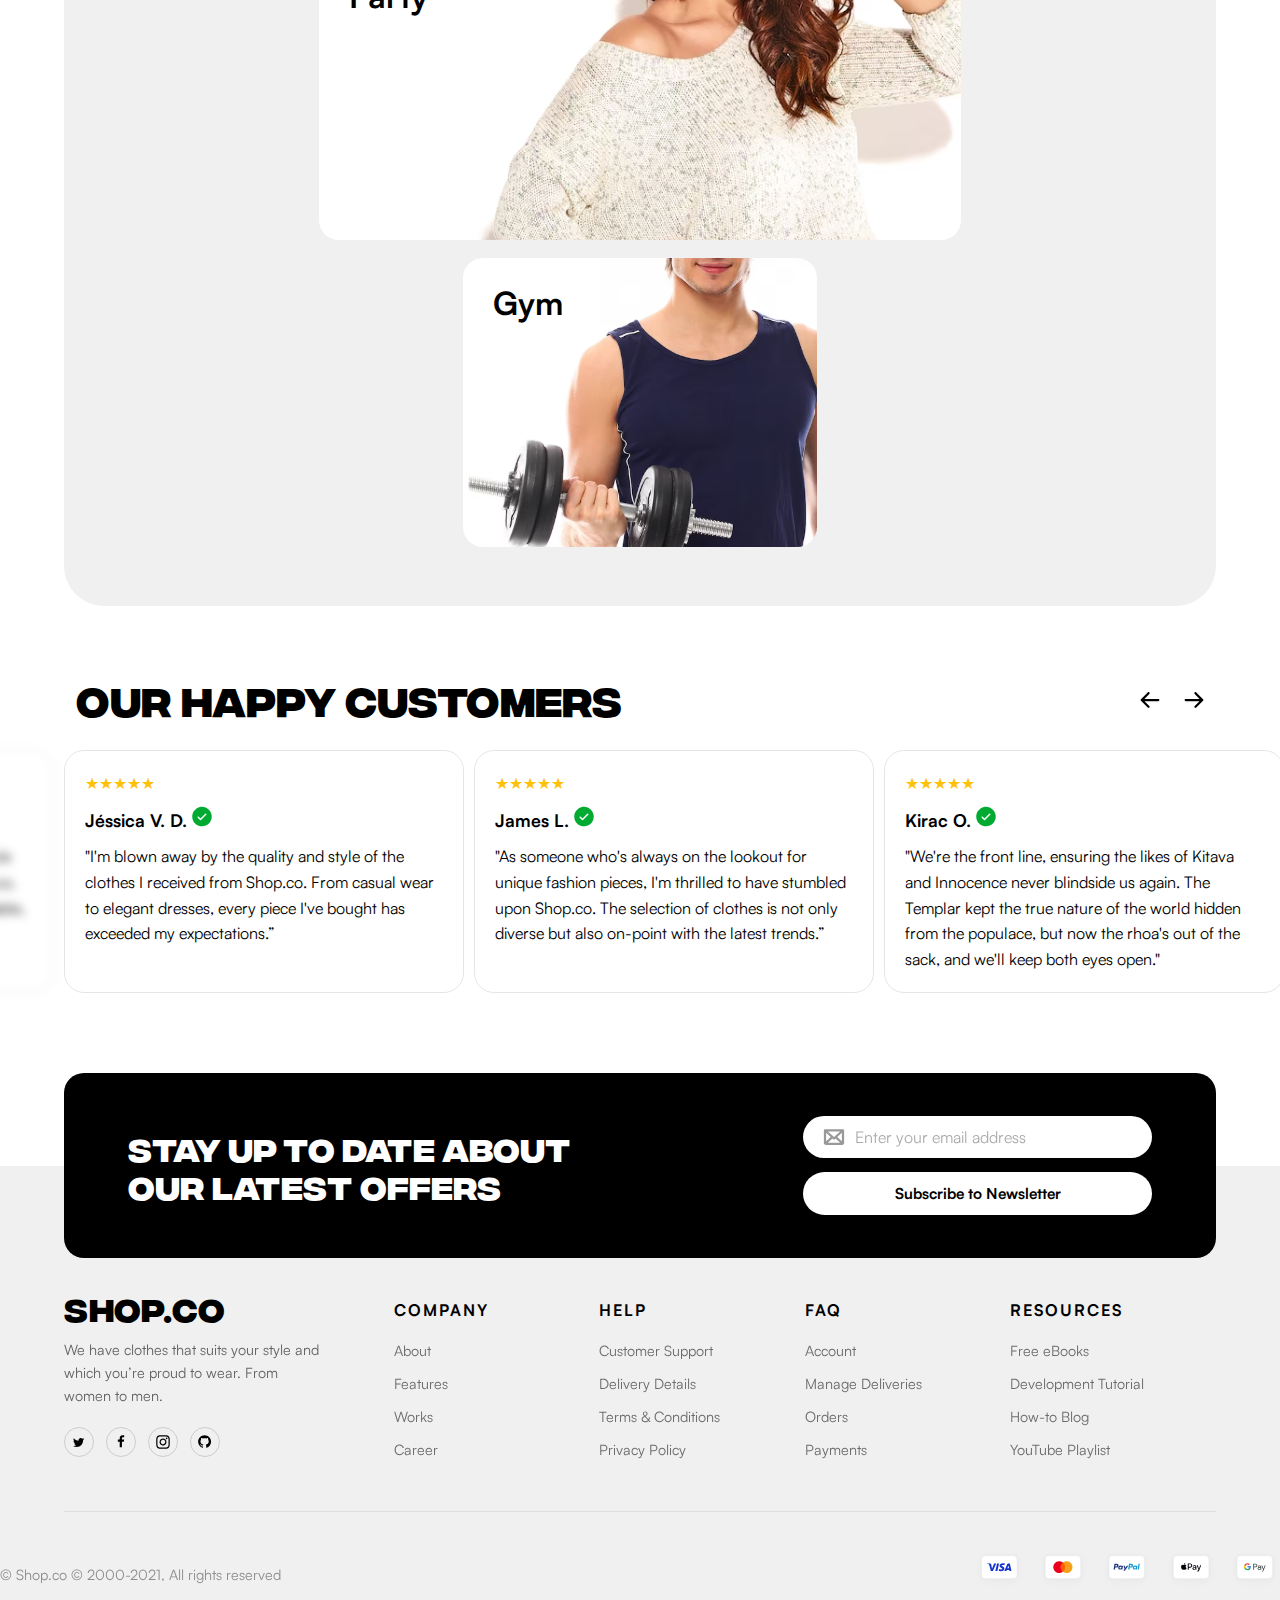
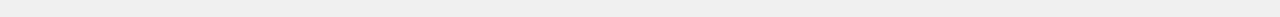
==== commit 8ea5a89d: "MVC architecture reestructure" ====
--- a/index.html
+++ b/index.html
@@ -32,6 +32,17 @@
       <div class="header-bottom container">
         <div class="logo">
           <div class="menu-icon">&#9776;</div>
+          <div class="modal">
+            <div class="modal-content">
+              <span class="modal-close">&times;</span>
+              <ul class="menu-nav">
+                <li><a href="#">Shop</a></li>
+                <li><a href="#selling">On Sale</a></li>
+                <li><a href="#arrivals">New Arrivals</a></li>
+                <li><a href="#brands">Brands</a></li>
+              </ul>
+            </div>
+          </div>
           <h2>SHOP.CO</h2>
         </div>
         <nav>
@@ -52,7 +63,7 @@
             <li><a href="#brands">Brands</a></li>
           </ul>
         </nav>
-        <div class="search-bar">
+        <div id="searchBar" class="search-bar">
           <img src="assets/icons/header/search.svg" alt="" />
           <input
             id="search"
@@ -61,7 +72,9 @@
           />
         </div>
         <div class="header-links">
-          <button><img src="assets/icons/header/search.svg" alt="" /></button>
+          <button id="searchToggleBtn">
+            <img src="assets/icons/header/search.svg" alt="" />
+          </button>
           <a href="#"><img src="assets/icons/header/cart.svg" alt="Cart" /></a>
           <a href="#"
             ><img src="assets/icons/header/login.svg" alt="Login"
@@ -361,6 +374,7 @@
     </footer>
     <script type="module" src="js/main.js"></script>
     <script src="js/carousel.js"></script>
-    <script src="js/validateEmail.js"></script>
+    <script src="js/utils/validateEmail.js"></script>
+    <script src="js/mobile/mobileSearch.js"></script>
   </body>
 </html>
--- a/css/header.css
+++ b/css/header.css
@@ -55,6 +55,11 @@
   align-items: center;
   height: 96px;
   padding: 0 7%;
+}
+
+.modal,
+.modal-content {
+  display: none;
 }
 
 .logo {
@@ -140,11 +145,101 @@
   .header-bottom {
     padding: 0px 10%;
   }
+
+  .modal,
+  .modal-content {
+    display: none;
+  }
 }
 
 @media (max-width: 768px) {
   header {
     width: 100%;
+  }
+
+  .modal {
+    display: none;
+    position: fixed;
+    top: 0;
+    left: 0;
+    width: 100%;
+    height: 100%;
+    background-color: rgba(0, 0, 0, 0.8);
+    z-index: 100;
+    overflow-y: auto;
+    opacity: 0;
+    visibility: hidden;
+    transition: opacity 0.5s ease-in-out, visibility 0.5s ease-in-out;
+  }
+
+  .modal.show {
+    display: block;
+    opacity: 1;
+    visibility: visible;
+  }
+
+  .modal-content {
+    display: block;
+    position: relative;
+    top: 5%;
+    left: 0;
+    width: 100%;
+    height: 50%;
+    padding: 30px;
+    transform: translate(-50%, -50%) scale(0.5);
+    background-color: #fff;
+    box-shadow: 0 4px 15px rgba(0, 0, 0, 0.2);
+    transition: transform 0.5s ease-in-out;
+  }
+
+  .modal.show .modal-content {
+    transform: none;
+  }
+
+  .modal-close {
+    position: absolute;
+    top: 5px;
+    right: 15px;
+    font-size: 35px;
+    font-weight: bold;
+    color: #333;
+    cursor: pointer;
+    background: none;
+    border: none;
+  }
+
+  .menu-nav {
+    display: flex;
+    flex-direction: column;
+    gap: 20px;
+    align-items: center;
+    justify-content: center;
+    list-style: none;
+    padding: 0;
+    margin: 0;
+    text-align: center;
+  }
+
+  .menu-nav li {
+    margin: 15px 0;
+    width: 100%;
+  }
+
+  .menu-nav a {
+    display: flex;
+    text-decoration: none;
+    font-size: 18px;
+    color: #333;
+    padding: 10px 20px;
+    display: inline-block;
+    border-radius: 5px;
+    transition: background-color 0.3s ease;
+    width: 100%;
+    justify-content: center;
+  }
+
+  .menu-nav a:hover {
+    background-color: #f1f1f1;
   }
 
   .header-top {
@@ -171,8 +266,31 @@
     display: none;
   }
 
+  .search-bar img {
+    display: none;
+  }
   .search-bar {
-    display: none;
+    visibility: hidden;
+    opacity: 0%;
+    width: 180px;
+  }
+
+  .search-bar input {
+    padding: 8px 15px;
+  }
+
+  .search-bar.show {
+    visibility: visible;
+    opacity: 1;
+    transform: translateX(-90%);
+    transition: 0.5s ease-in-out;
+  }
+
+  .search-bar.hide {
+    visibility: hidden;
+    opacity: 0;
+    transform: translateX(-70%);
+    transition: 0.5s ease-in-out;
   }
 
   .header-links {
@@ -180,6 +298,7 @@
     flex-direction: row;
     align-items: center;
     gap: 0px;
+    margin-left: -160px;
   }
 
   .header-links button {
--- a/css/main.css
+++ b/css/main.css
@@ -7,21 +7,6 @@
   font-family: "Integral CF";
   font-weight: bold;
   margin: 50px auto;
-}
-
-@keyframes fadeIn {
-  from {
-    opacity: 0;
-    transform: translateY(20px);
-  }
-  to {
-    opacity: 1;
-    transform: translateY(0);
-  }
-}
-
-.product-card.fade-in {
-  animation: fadeIn 0.5s ease-in-out;
 }
 
 .product-card {
